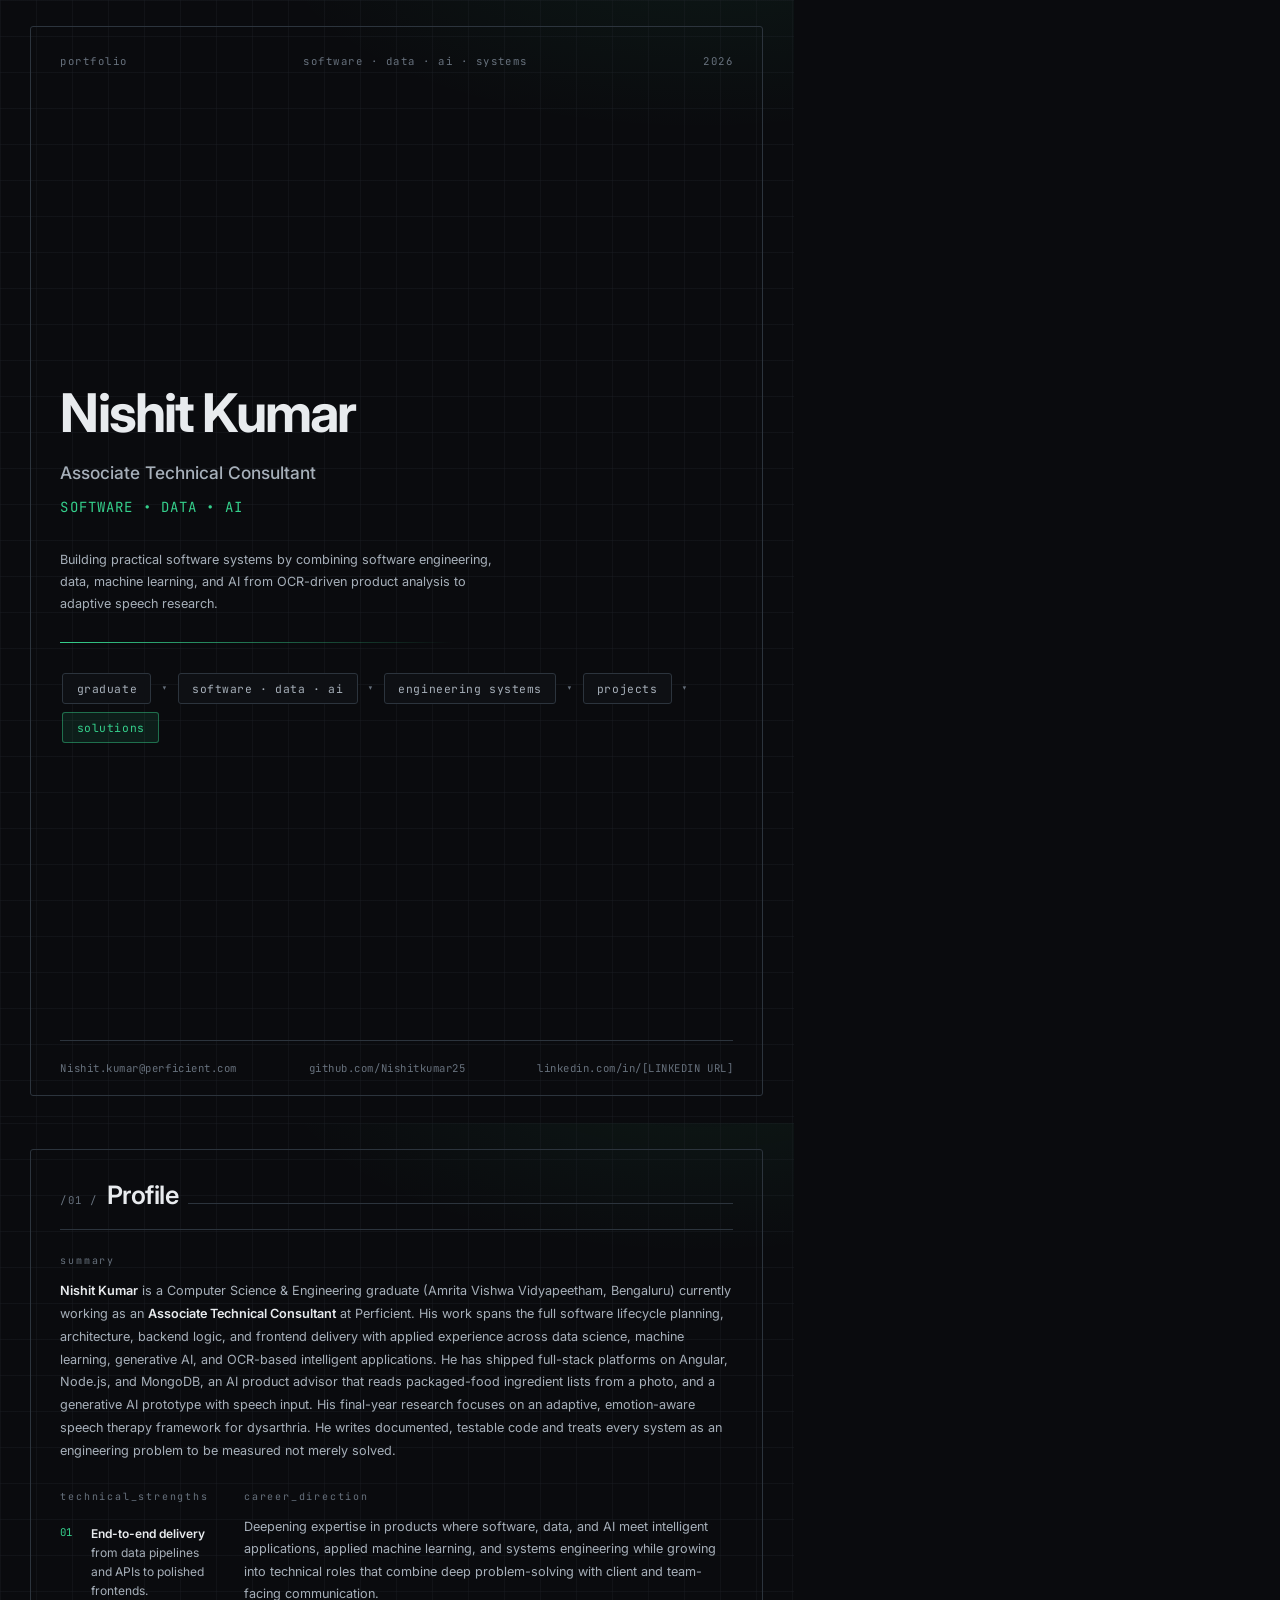
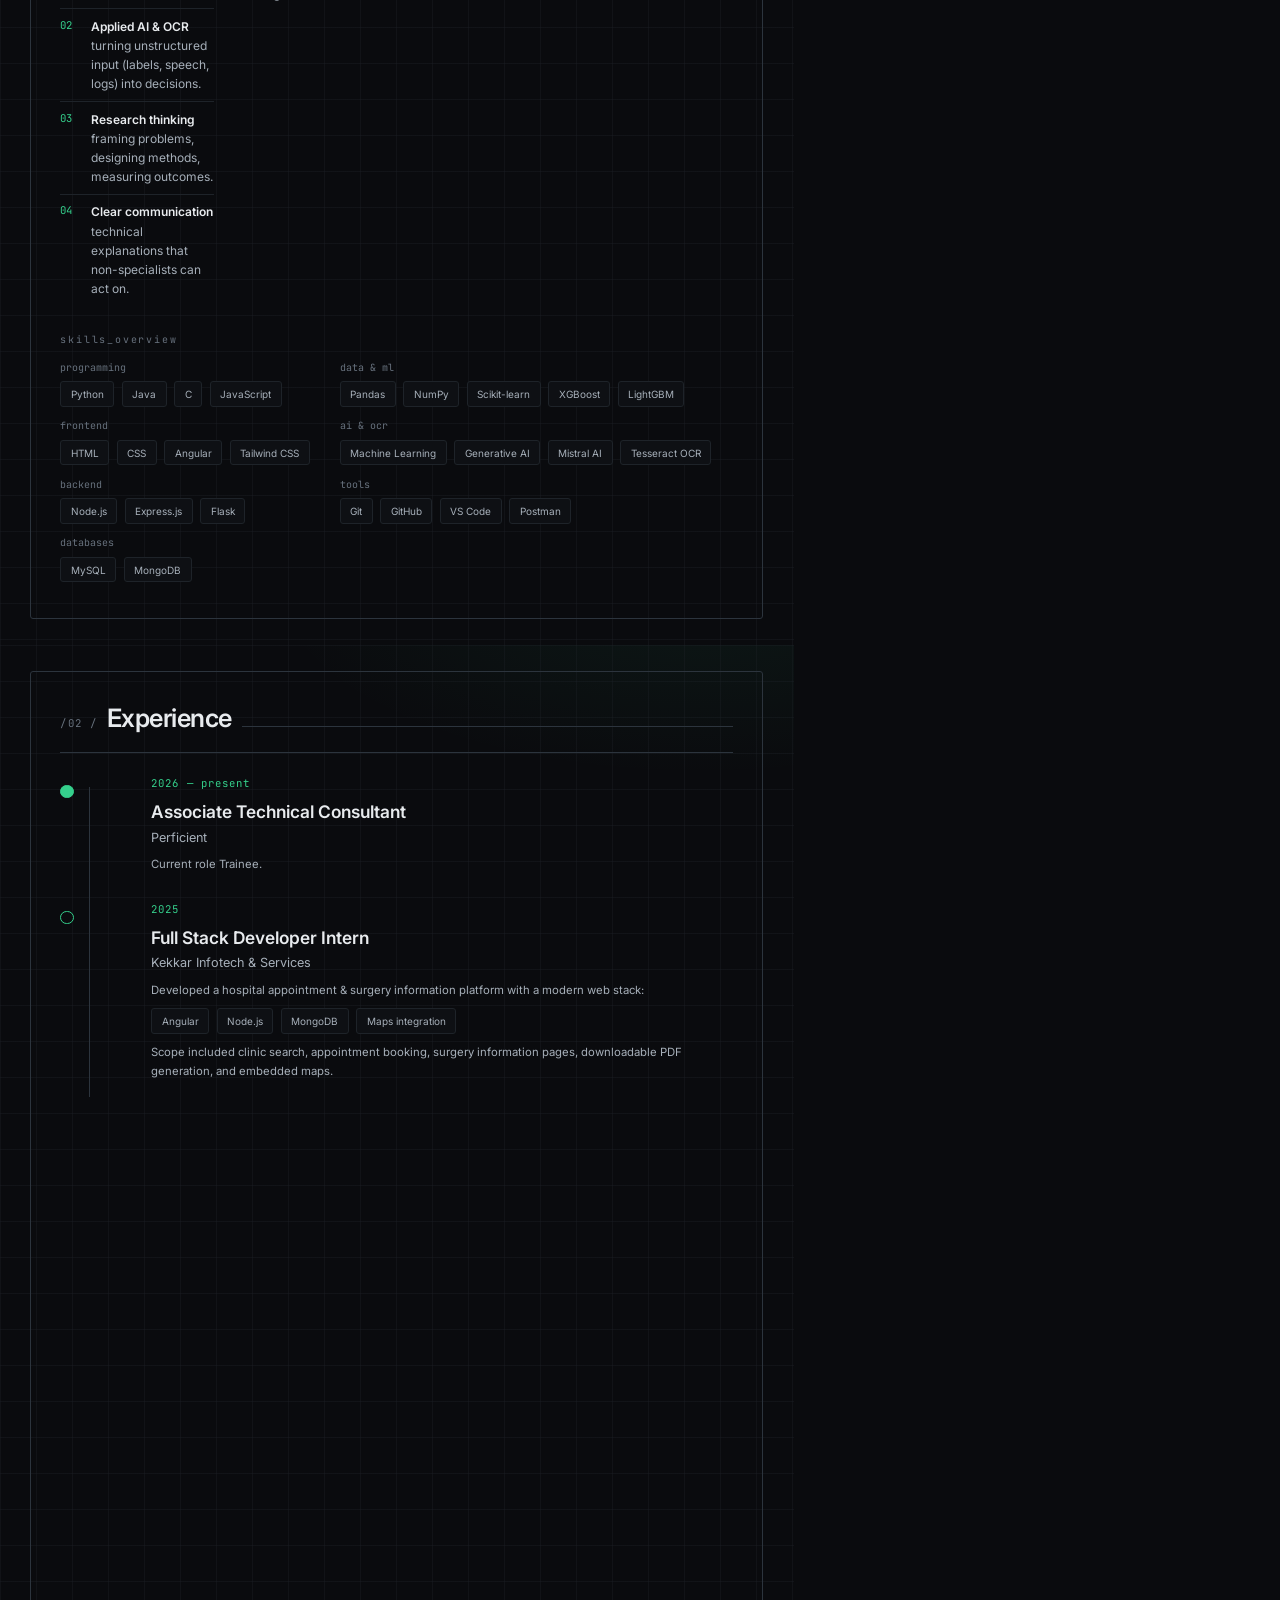
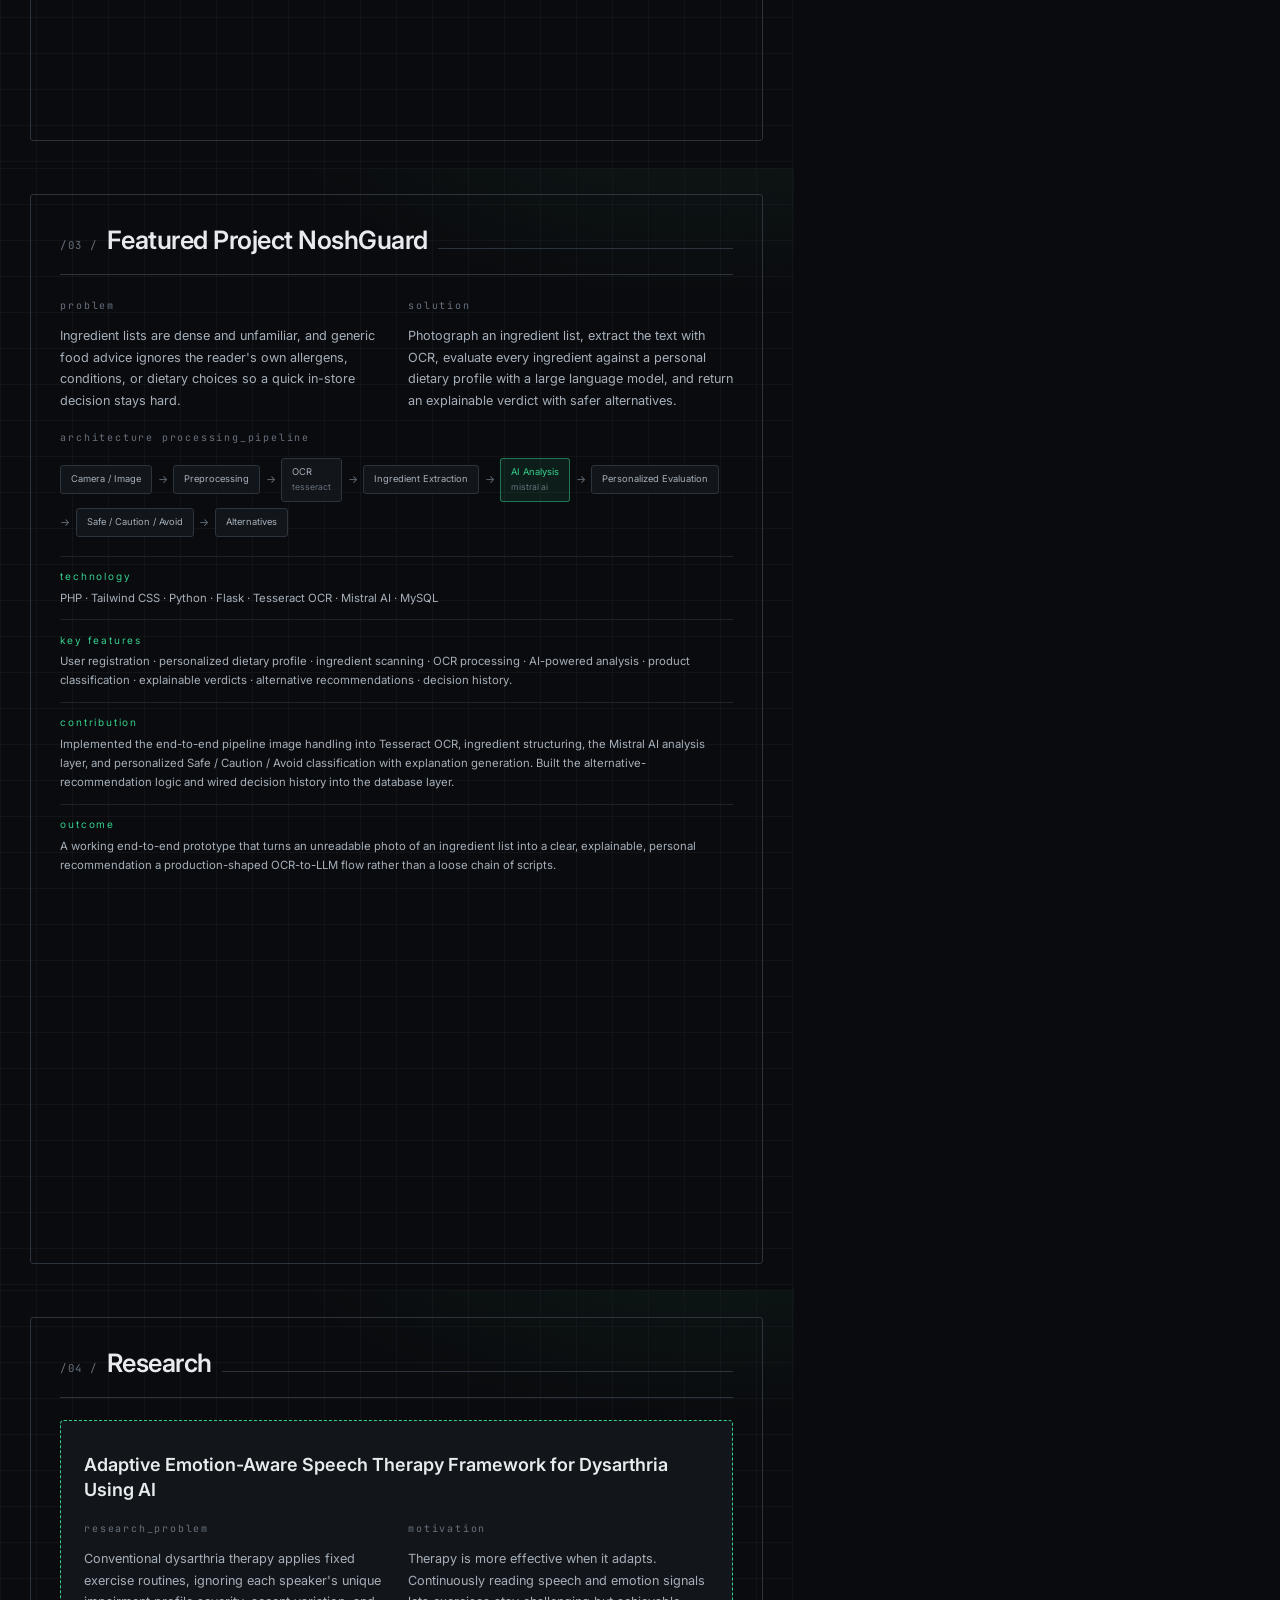
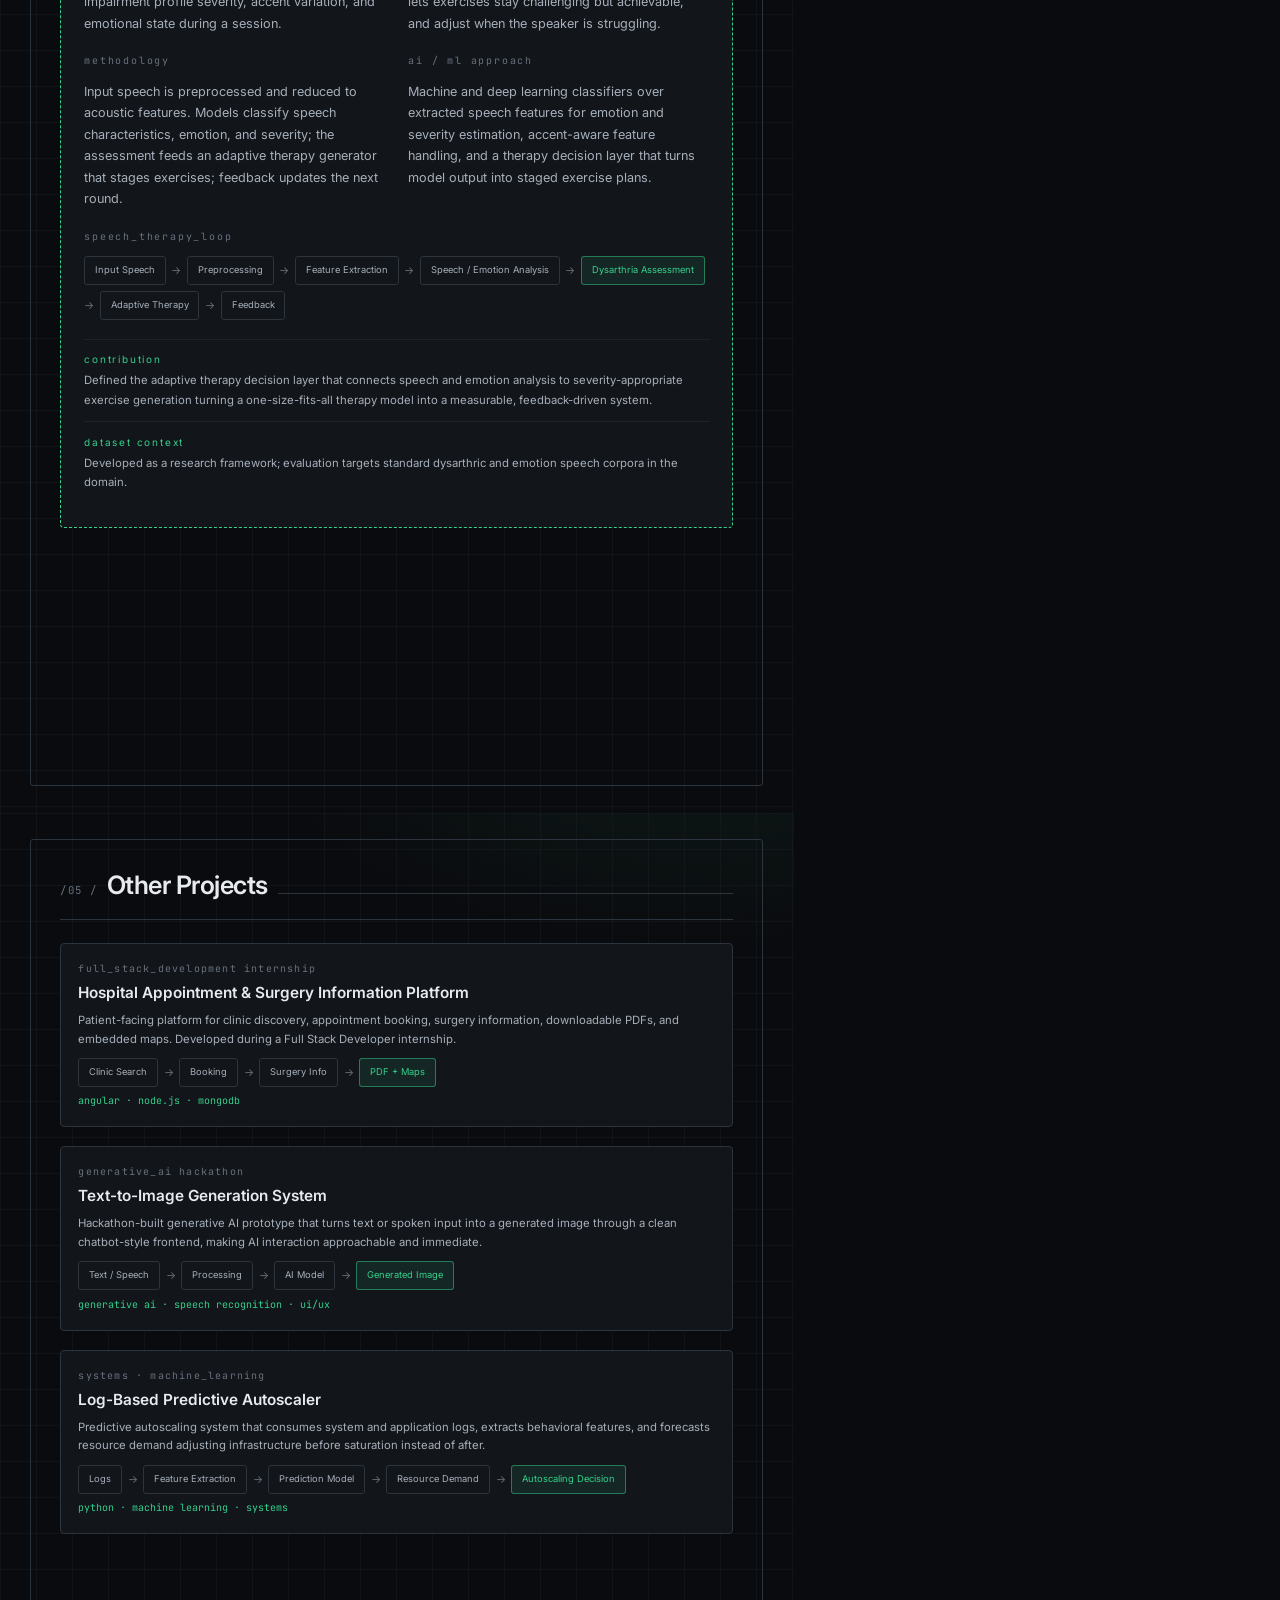
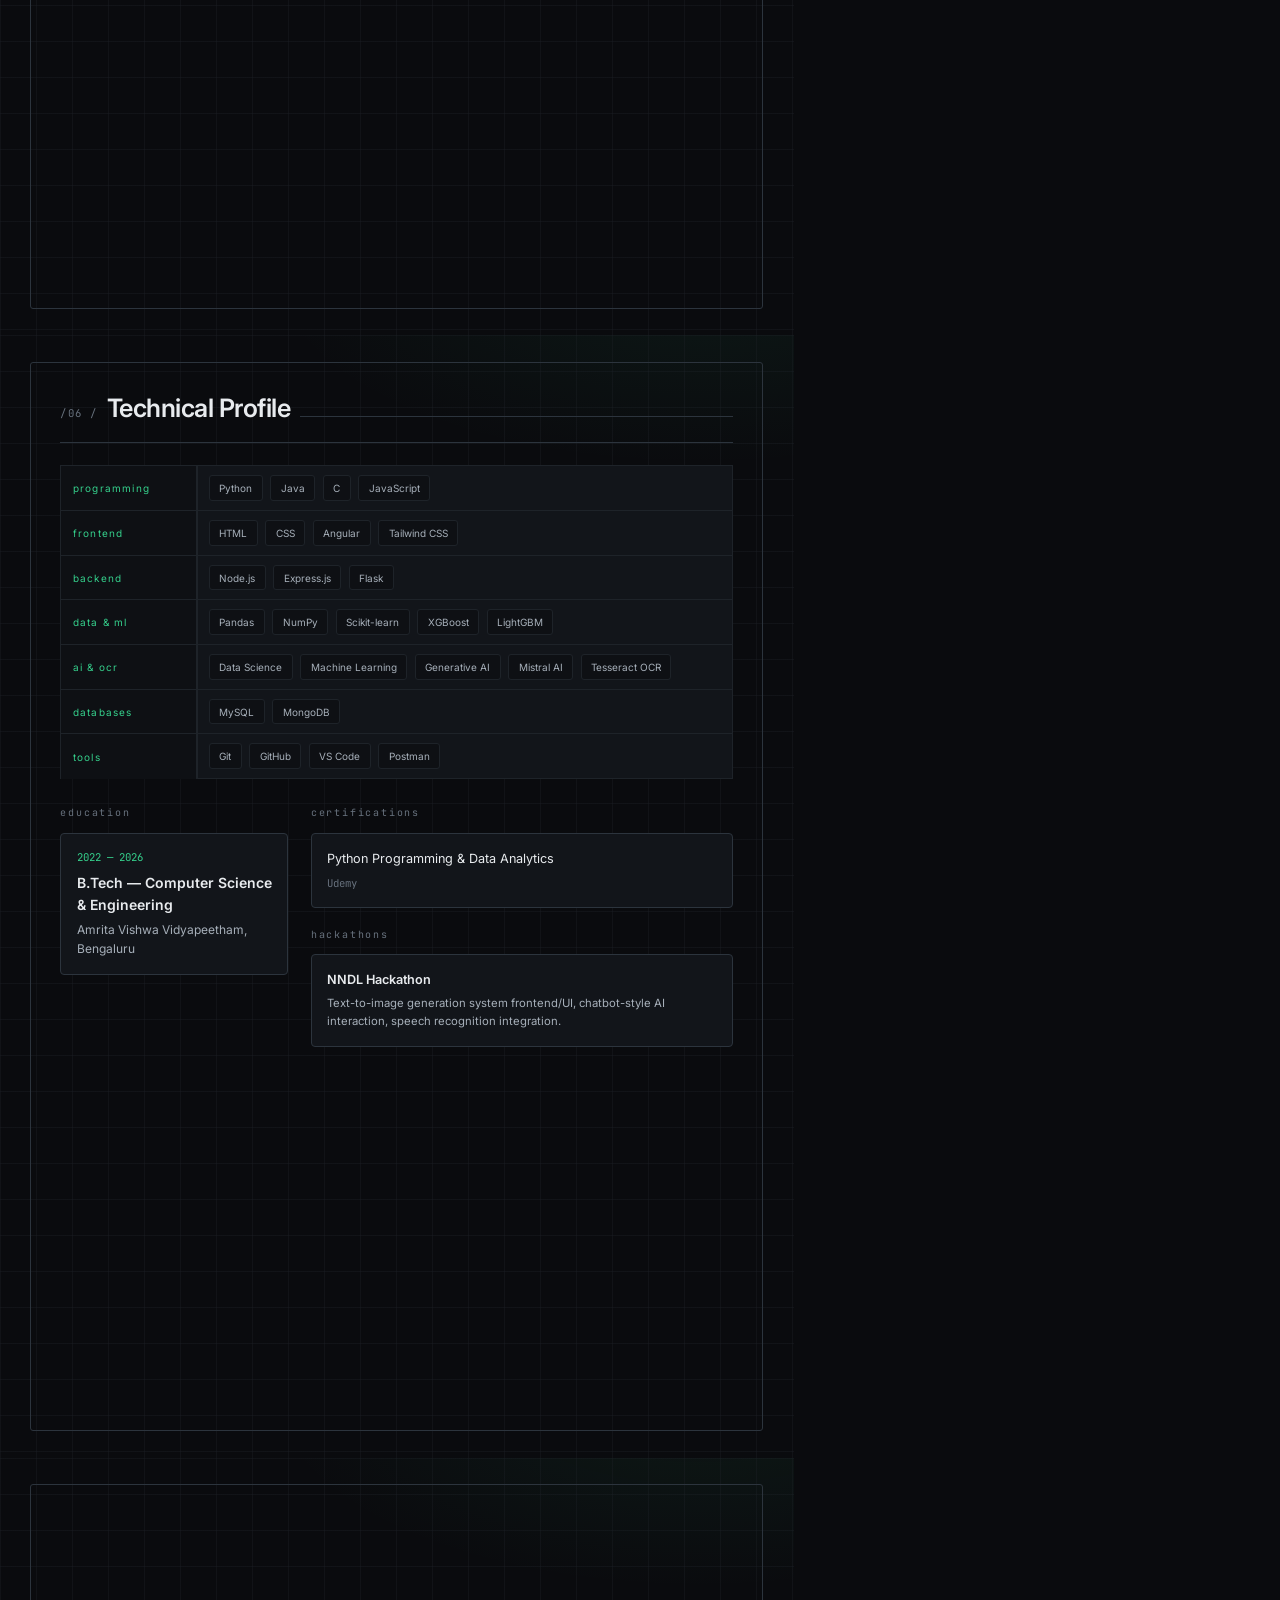
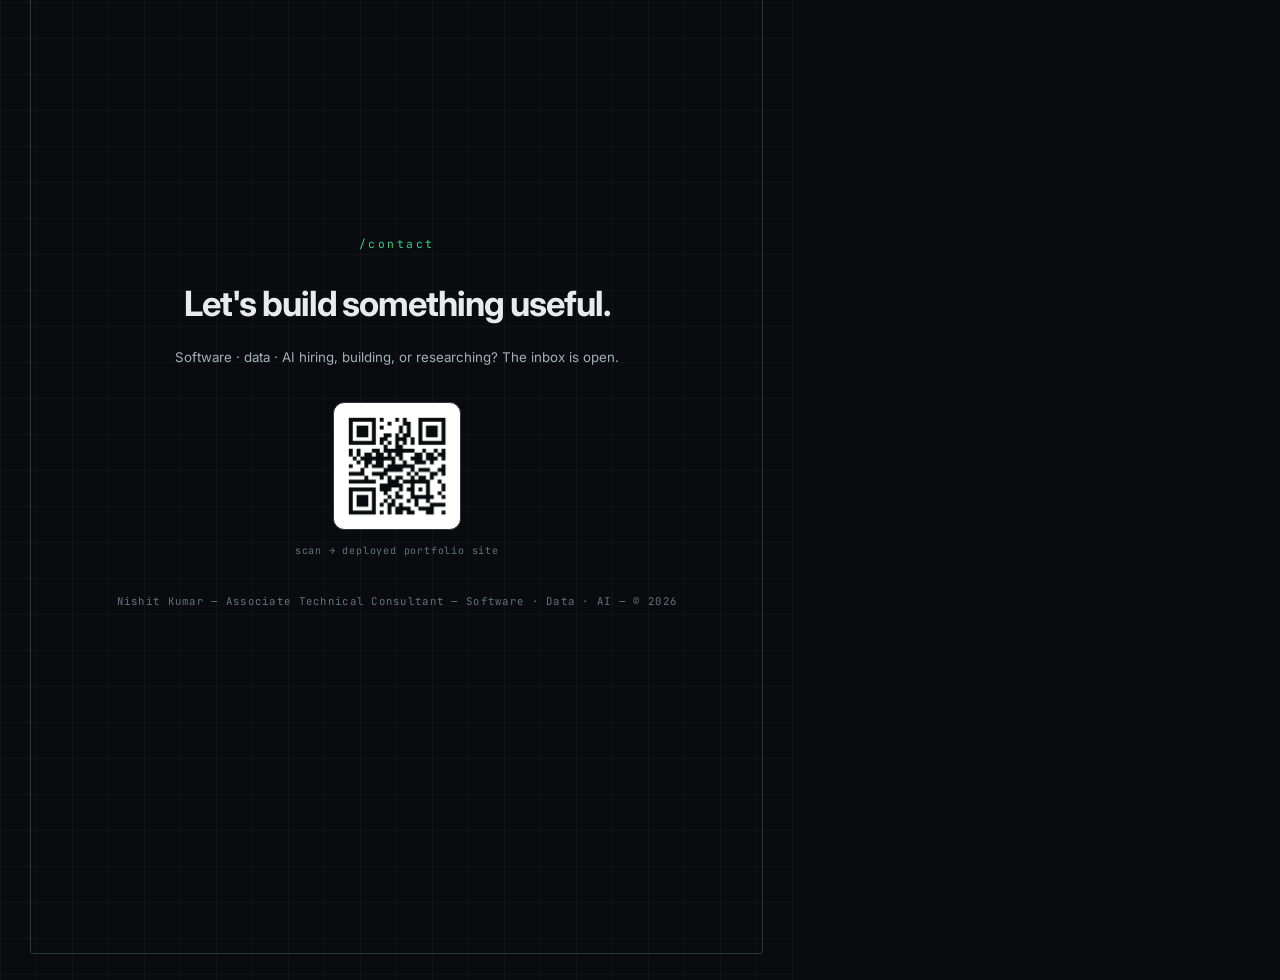
==== assets/documents/portfolio-src.html @ 338d9d40 "Add files via upload" ====
<!DOCTYPE html>
<html lang="en">
<head>
<meta charset="UTF-8" />
<title>Nishit Kumar — Portfolio (PDF source)</title>
<link rel="preconnect" href="https://fonts.googleapis.com" />
<link rel="preconnect" href="https://fonts.gstatic.com" crossorigin />
<link href="https://fonts.googleapis.com/css2?family=Inter:wght@400;500;600;700&family=JetBrains+Mono:wght@400;500&display=swap" rel="stylesheet" />
<link rel="stylesheet" href="portfolio-print.css" />
</head>
<body>

  <!-- ===================== PAGE 1 · COVER ===================== -->
  <section class="page cover">
    <div class="cover-top">
      <span class="mono">portfolio</span>
      <span class="mono">software · data · ai · systems</span>
      <span class="mono">2026</span>
    </div>

    <div class="cover-mid">
      <p class="mono accent" style="font-size:8.5pt;letter-spacing:0.22em;"></p>
      <h1 class="cover-name" style="margin-top:6mm;">Nishit Kumar</h1>
      <p class="cover-role">Associate Technical Consultant</p>
      <p class="cover-domains mono">SOFTWARE • DATA • AI</p>
      <p class="cover-tagline">Building practical software systems by combining software engineering, data, machine learning, and AI from OCR-driven product analysis to adaptive speech research.</p>
      <div class="cover-rule"></div>
      <p class="mono cover-flow">
        <span class="nodev">graduate</span> &#9662;
        <span class="nodev">software · data · ai</span> &#9662;
        <span class="nodev">engineering systems</span> &#9662;
        <span class="nodev">projects</span> &#9662;
        <span class="nodev hot">solutions</span>
      </p>
    </div>

    <div class="cover-bottom">
      <span class="mono">Nishit.kumar@perficient.com</span>
      <span class="mono">github.com/Nishitkumar25</span>
      <span class="mono">linkedin.com/in/[LINKEDIN URL]</span>
    </div>
  </section>

  <!-- ===================== PAGE 2 · PROFILE ===================== -->
  <section class="page">
    <div class="pg-head">
      <span class="pg-index mono">/01 /</span>
      <h2 class="pg-title">Profile</h2>
      <span class="pg-rule"></span>
    </div>

    <p class="lbl mono">summary</p>
    <p class="summary">
      <strong>Nishit Kumar</strong> is a Computer Science &amp; Engineering graduate (Amrita Vishwa Vidyapeetham,
      Bengaluru) currently working as an <strong>Associate Technical Consultant</strong> at Perficient. His work spans
      the full software lifecycle planning, architecture, backend logic, and frontend delivery with applied
      experience across data science, machine learning, generative AI, and OCR-based intelligent applications. He has
      shipped full-stack platforms on Angular, Node.js, and MongoDB, an AI product advisor that reads packaged-food
      ingredient lists from a photo, and a generative AI prototype with speech input. His final-year research focuses on
      an adaptive, emotion-aware speech therapy framework for dysarthria. He writes documented, testable code and treats
      every system as an engineering problem to be measured not merely solved.
    </p>

    <div class="cols" style="margin-top:7mm;">
      <div>
        <p class="lbl mono">technical_strengths</p>
        <ul class="bullets">
          <li><span class="b mono">01</span><span><b>End-to-end delivery</b> from data pipelines and APIs to polished frontends.</span></li>
          <li><span class="b mono">02</span><span><b>Applied AI &amp; OCR</b> turning unstructured input (labels, speech, logs) into decisions.</span></li>
          <li><span class="b mono">03</span><span><b>Research thinking</b> framing problems, designing methods, measuring outcomes.</span></li>
          <li><span class="b mono">04</span><span><b>Clear communication</b> technical explanations that non-specialists can act on.</span></li>
        </ul>
      </div>
      <div>
        <p class="lbl mono">career_direction</p>
        <p class="summary" style="line-height:1.75;">
          Deepening expertise in products where software, data, and AI meet intelligent applications, applied machine
          learning, and systems engineering while growing into technical roles that combine deep problem-solving with
          client and team-facing communication.
        </p>
      </div>
    </div>

    <div style="margin-top:7mm;">
      <p class="lbl mono">skills_overview</p>
      <div class="cols">
        <div>
          <p class="mono dim" style="font-size:7.5pt;margin-bottom:1.5mm;">programming</p>
          <span class="chips"><span class="chip">Python</span><span class="chip">Java</span><span class="chip">C</span><span class="chip">JavaScript</span></span>
          <p class="mono dim" style="font-size:7.5pt;margin:3mm 0 1.5mm;">frontend</p>
          <span class="chips"><span class="chip">HTML</span><span class="chip">CSS</span><span class="chip">Angular</span><span class="chip">Tailwind CSS</span></span>
          <p class="mono dim" style="font-size:7.5pt;margin:3mm 0 1.5mm;">backend</p>
          <span class="chips"><span class="chip">Node.js</span><span class="chip">Express.js</span><span class="chip">Flask</span></span>
          <p class="mono dim" style="font-size:7.5pt;margin:3mm 0 1.5mm;">databases</p>
          <span class="chips"><span class="chip">MySQL</span><span class="chip">MongoDB</span></span>
        </div>
        <div>
          <p class="mono dim" style="font-size:7.5pt;margin-bottom:1.5mm;">data &amp; ml</p>
          <span class="chips"><span class="chip">Pandas</span><span class="chip">NumPy</span><span class="chip">Scikit-learn</span><span class="chip">XGBoost</span><span class="chip">LightGBM</span></span>
          <p class="mono dim" style="font-size:7.5pt;margin:3mm 0 1.5mm;">ai &amp; ocr</p>
          <span class="chips"><span class="chip">Machine Learning</span><span class="chip">Generative AI</span><span class="chip">Mistral AI</span><span class="chip">Tesseract OCR</span></span>
          <p class="mono dim" style="font-size:7.5pt;margin:3mm 0 1.5mm;">tools</p>
          <span class="chips"><span class="chip">Git</span><span class="chip">GitHub</span><span class="chip">VS Code</span><span class="chip">Postman</span></span>
        </div>
      </div>
    </div>
  </section>

  <!-- ===================== PAGE 3 · EXPERIENCE ===================== -->
  <section class="page">
    <div class="pg-head">
      <span class="pg-index mono">/02 /</span>
      <h2 class="pg-title">Experience</h2>
      <span class="pg-rule"></span>
    </div>

    <div class="tl">
      <div class="tl-item first">
        <p class="tl-per mono">2026 — present</p>
        <h3 class="tl-role">Associate Technical Consultant</h3>
        <p class="tl-org">Perficient</p>
        <p class="tl-desc">Current role Trainee. <span class="dim" style="font-style:italic;"></span></p>
      </div>

      <div class="tl-item">
        <p class="tl-per mono">2025</p>
        <h3 class="tl-role">Full Stack Developer Intern</h3>
        <p class="tl-org">Kekkar Infotech &amp; Services</p>
        <p class="tl-desc">Developed a hospital appointment &amp; surgery information platform with a modern web stack:</p>
        <div style="margin-top:2mm;">
          <span class="chips"><span class="chip">Angular</span><span class="chip">Node.js</span><span class="chip">MongoDB</span><span class="chip">Maps integration</span></span>
        </div>
        <p class="tl-desc" style="margin-top:2.5mm;">Scope included clinic search, appointment booking, surgery information pages, downloadable PDF generation, and embedded maps.</p>
      </div>
    </div>
  </section>

  <!-- ===================== PAGE 4 · FEATURED PROJECT (NOSHGUARD) ===================== -->
  <section class="page">
    <div class="pg-head">
      <span class="pg-index mono">/03 /</span>
      <h2 class="pg-title">Featured Project NoshGuard</h2>
      <span class="pg-rule"></span>
    </div>

    <div class="cols" style="gap:6mm;">
      <div class="col">
        <p class="lbl mono">problem</p>
        <p class="summary" style="line-height:1.7;">Ingredient lists are dense and unfamiliar, and generic food advice ignores the reader's own allergens, conditions, or dietary choices so a quick in-store decision stays hard.</p>
      </div>
      <div class="col">
        <p class="lbl mono">solution</p>
        <p class="summary" style="line-height:1.7;">Photograph an ingredient list, extract the text with OCR, evaluate every ingredient against a personal dietary profile with a large language model, and return an explainable verdict with safer alternatives.</p>
      </div>
    </div>

    <div style="margin-top:5mm;">
      <p class="lbl mono">architecture processing_pipeline</p>
      <div class="pipe">
        <span class="step">Camera / Image</span><span class="arr">&#8594;</span>
        <span class="step">Preprocessing</span><span class="arr">&#8594;</span>
        <span class="step">OCR<small>tesseract</small></span><span class="arr">&#8594;</span>
        <span class="step">Ingredient Extraction</span><span class="arr">&#8594;</span>
        <span class="step hot">AI Analysis<small>mistral ai</small></span><span class="arr">&#8594;</span>
        <span class="step">Personalized Evaluation</span><span class="arr">&#8594;</span>
        <span class="step">Safe / Caution / Avoid</span><span class="arr">&#8594;</span>
        <span class="step">Alternatives</span>
      </div>
    </div>

    <dl style="margin-top:5mm;">
      <div class="field"><dt>technology</dt><dd>PHP · Tailwind CSS · Python · Flask · Tesseract OCR · Mistral AI · MySQL</dd></div>
      <div class="field"><dt>key features</dt><dd>User registration · personalized dietary profile · ingredient scanning · OCR processing · AI-powered analysis · product classification · explainable verdicts · alternative recommendations · decision history.</dd></div>
      <div class="field"><dt>contribution</dt><dd>Implemented the end-to-end pipeline image handling into Tesseract OCR, ingredient structuring, the Mistral AI analysis layer, and personalized Safe / Caution / Avoid classification with explanation generation. Built the alternative-recommendation logic and wired decision history into the database layer.</dd></div>
      <div class="field"><dt>outcome</dt><dd>A working end-to-end prototype that turns an unreadable photo of an ingredient list into a clear, explainable, personal recommendation a production-shaped OCR-to-LLM flow rather than a loose chain of scripts.</dd></div>
    </dl>
  </section>

  <!-- ===================== PAGE 5 · RESEARCH ===================== -->
  <section class="page">
    <div class="pg-head">
      <span class="pg-index mono">/04 /</span>
      <h2 class="pg-title">Research</h2>
      <span class="pg-rule"></span>
    </div>

    <div class="research-shell">
      <p class="mono accent" style="font-size:8pt;letter-spacing:0.16em;margin-bottom:2mm;"></p>
      <h3 style="font-size:13.5pt;line-height:1.4;font-weight:600;">Adaptive Emotion-Aware Speech Therapy Framework for Dysarthria Using AI</h3>

      <div class="cols" style="margin-top:5mm;gap:6mm;">
        <div class="col">
          <p class="lbl mono">research_problem</p>
          <p class="summary" style="line-height:1.7;">Conventional dysarthria therapy applies fixed exercise routines, ignoring each speaker's unique impairment profile severity, accent variation, and emotional state during a session.</p>
        </div>
        <div class="col">
          <p class="lbl mono">motivation</p>
          <p class="summary" style="line-height:1.7;">Therapy is more effective when it adapts. Continuously reading speech and emotion signals lets exercises stay challenging but achievable, and adjust when the speaker is struggling.</p>
        </div>
      </div>

      <div class="cols" style="margin-top:5mm;gap:6mm;">
        <div class="col">
          <p class="lbl mono">methodology</p>
          <p class="summary" style="line-height:1.7;">Input speech is preprocessed and reduced to acoustic features. Models classify speech characteristics, emotion, and severity; the assessment feeds an adaptive therapy generator that stages exercises; feedback updates the next round.</p>
        </div>
        <div class="col">
          <p class="lbl mono">ai / ml approach</p>
          <p class="summary" style="line-height:1.7;">Machine and deep learning classifiers over extracted speech features for emotion and severity estimation, accent-aware feature handling, and a therapy decision layer that turns model output into staged exercise plans.</p>
        </div>
      </div>

      <div style="margin-top:5mm;">
        <p class="lbl mono">speech_therapy_loop</p>
        <div class="pipe">
          <span class="step">Input Speech</span><span class="arr">&#8594;</span>
          <span class="step">Preprocessing</span><span class="arr">&#8594;</span>
          <span class="step">Feature Extraction</span><span class="arr">&#8594;</span>
          <span class="step">Speech / Emotion Analysis</span><span class="arr">&#8594;</span>
          <span class="step hot">Dysarthria Assessment</span><span class="arr">&#8594;</span>
          <span class="step">Adaptive Therapy</span><span class="arr">&#8594;</span>
          <span class="step">Feedback</span>
        </div>
      </div>

      <dl style="margin-top:5mm;">
        <div class="field"><dt>contribution</dt><dd>Defined the adaptive therapy decision layer that connects speech and emotion analysis to severity-appropriate exercise generation turning a one-size-fits-all therapy model into a measurable, feedback-driven system.</dd></div>
        <div class="field"><dt>dataset context</dt><dd>Developed as a research framework; evaluation targets standard dysarthric and emotion speech corpora in the domain. <span class="dim" style="font-style:italic;"></span></dd></div>
      </dl>
    </div>
  </section>

  <!-- ===================== PAGE 6 · OTHER PROJECTS ===================== -->
  <section class="page">
    <div class="pg-head">
      <span class="pg-index mono">/05 /</span>
      <h2 class="pg-title">Other Projects</h2>
      <span class="pg-rule"></span>
    </div>

    <div class="other-grid">

      <div class="mbox panel" style="padding:4.5mm;">
        <p class="m-cat mono">full_stack_development internship</p>
        <h3 class="m-title" style="margin-top:1mm;">Hospital Appointment &amp; Surgery Information Platform</h3>
        <p class="m-desc">Patient-facing platform for clinic discovery, appointment booking, surgery information, downloadable PDFs, and embedded maps. Developed during a Full Stack Developer internship.</p>
        <div class="pipe" style="margin-top:2.5mm;">
          <span class="step">Clinic Search</span><span class="arr">&#8594;</span>
          <span class="step">Booking</span><span class="arr">&#8594;</span>
          <span class="step">Surgery Info</span><span class="arr">&#8594;</span>
          <span class="step hot">PDF + Maps</span>
        </div>
        <p class="m-meta mono">angular · node.js · mongodb</p>
      </div>

      <div class="mbox panel" style="padding:4.5mm;">
        <p class="m-cat mono">generative_ai hackathon</p>
        <h3 class="m-title" style="margin-top:1mm;">Text-to-Image Generation System</h3>
        <p class="m-desc">Hackathon-built generative AI prototype that turns text or spoken input into a generated image through a clean chatbot-style frontend, making AI interaction approachable and immediate.</p>
        <div class="pipe" style="margin-top:2.5mm;">
          <span class="step">Text / Speech</span><span class="arr">&#8594;</span>
          <span class="step">Processing</span><span class="arr">&#8594;</span>
          <span class="step">AI Model</span><span class="arr">&#8594;</span>
          <span class="step hot">Generated Image</span>
        </div>
        <p class="m-meta mono">generative ai · speech recognition · ui/ux</p>
      </div>

      <div class="mbox panel" style="padding:4.5mm;">
        <p class="m-cat mono">systems · machine_learning</p>
        <h3 class="m-title" style="margin-top:1mm;">Log-Based Predictive Autoscaler</h3>
        <p class="m-desc">Predictive autoscaling system that consumes system and application logs, extracts behavioral features, and forecasts resource demand adjusting infrastructure before saturation instead of after.</p>
        <div class="pipe" style="margin-top:2.5mm;">
          <span class="step">Logs</span><span class="arr">&#8594;</span>
          <span class="step">Feature Extraction</span><span class="arr">&#8594;</span>
          <span class="step">Prediction Model</span><span class="arr">&#8594;</span>
          <span class="step">Resource Demand</span><span class="arr">&#8594;</span>
          <span class="step hot">Autoscaling Decision</span>
        </div>
        <p class="m-meta mono">python · machine learning · systems</p>
      </div>

    </div>
  </section>

  <!-- ===================== PAGE 7 · TECHNICAL PROFILE ===================== -->
  <section class="page">
    <div class="pg-head">
      <span class="pg-index mono">/06 /</span>
      <h2 class="pg-title">Technical Profile</h2>
      <span class="pg-rule"></span>
    </div>

    <div class="skills-grid" style="margin-bottom:7mm;">
      <div class="g head">programming</div><div class="g vals"><span class="chips"><span class="chip">Python</span><span class="chip">Java</span><span class="chip">C</span><span class="chip">JavaScript</span></span></div>
      <div class="g head">frontend</div><div class="g vals"><span class="chips"><span class="chip">HTML</span><span class="chip">CSS</span><span class="chip">Angular</span><span class="chip">Tailwind CSS</span></span></div>
      <div class="g head">backend</div><div class="g vals"><span class="chips"><span class="chip">Node.js</span><span class="chip">Express.js</span><span class="chip">Flask</span></span></div>
      <div class="g head">data &amp; ml</div><div class="g vals"><span class="chips"><span class="chip">Pandas</span><span class="chip">NumPy</span><span class="chip">Scikit-learn</span><span class="chip">XGBoost</span><span class="chip">LightGBM</span></span></div>
      <div class="g head">ai &amp; ocr</div><div class="g vals"><span class="chips"><span class="chip">Data Science</span><span class="chip">Machine Learning</span><span class="chip">Generative AI</span><span class="chip">Mistral AI</span><span class="chip">Tesseract OCR</span></span></div>
      <div class="g head">databases</div><div class="g vals"><span class="chips"><span class="chip">MySQL</span><span class="chip">MongoDB</span></span></div>
      <div class="g head">tools</div><div class="g vals"><span class="chips"><span class="chip">Git</span><span class="chip">GitHub</span><span class="chip">VS Code</span><span class="chip">Postman</span></span></div>
    </div>

    <div class="cols" style="gap:6mm;">
      <div>
        <p class="lbl mono">education</p>
        <div class="panel" style="padding:4mm;">
          <p class="mono accent" style="font-size:8pt;">2022 — 2026</p>
          <p style="font-size:10.5pt;font-weight:600;margin-top:1.5mm;">B.Tech — Computer Science &amp; Engineering</p>
          <p class="muted" style="font-size:9pt;margin-top:1mm;">Amrita Vishwa Vidyapeetham, Bengaluru</p>
        </div>
      </div>
      <div>
        <p class="lbl mono">certifications</p>
        <div class="panel" style="padding:4mm;">
          <p style="font-size:9.5pt;">Python Programming &amp; Data Analytics</p>
          <p class="mono dim" style="font-size:8pt;margin-top:1.5mm;">Udemy</p>
        </div>
        <p class="lbl mono" style="margin-top:5mm;">hackathons</p>
        <div class="panel" style="padding:4mm;">
          <p style="font-size:9.5pt;font-weight:600;">NNDL Hackathon</p>
          <p class="muted" style="font-size:8.5pt;margin-top:1mm;">Text-to-image generation system  frontend/UI, chatbot-style AI interaction, speech recognition integration.</p>
        </div>
      </div>
    </div>
  </section>

  <!-- ===================== PAGE 8 · CONTACT ===================== -->
  <section class="page contact">
    <div>
      <p class="mono accent" style="font-size:8.5pt;letter-spacing:0.22em;">/contact</p>
      <h2 class="contact-title">Let's build something useful.</h2>
      <p class="contact-sub">Software · data · AI hiring, building, or researching? The inbox is open.</p>

      <!-- <ul class="contact-list mono">
        <li><span class="accent">email&nbsp;&nbsp;</span>Nishit.kumar@perficient.com</li>
        <li><span class="accent">linkedin</span></li>
        <li><span class="accent">github&nbsp;&nbsp;</span>github.com/[GITHUB URL]</li>
      </ul> -->

      <div class="contact-qr">
        <img src="../images/qr-site.png" alt="QR code linking to the deployed portfolio website" />
        <p class="qr-cap mono">scan → deployed portfolio site</p>
      </div>

      <p class="mono dim" style="margin-top:9mm;font-size:8pt;letter-spacing:0.12em;">
        Nishit Kumar — Associate Technical Consultant — Software · Data · AI — © 2026
      </p>
    </div>
  </section>

</body>
</html>
---- assets/documents/portfolio-print.css ----
/* ==========================================================================
   NISHIT KUMAR — PDF Portfolio print stylesheet
   Standalone document; matches website design system.
   iPhone-friendly layout: 8 × A4 pages, rendered with headless Chromium.
   ========================================================================== */

@page { size: A4; margin: 0; }

* { box-sizing: border-box; margin: 0; padding: 0; }

html, body { background: #0a0b0e; }

.page {
  width: 210mm;
  height: 297mm;
  padding: 14mm 16mm 12mm;
  page-break-after: always;
  overflow: hidden;
  position: relative;
  color: #e8ebee;
  font-family: "Inter", "Segoe UI", Arial, sans-serif;
  font-size: 9pt;
  line-height: 1.6;
  -webkit-print-color-adjust: exact;
  print-color-adjust: exact;
  background:
    linear-gradient(rgba(30, 35, 41, 0.35) 1px, transparent 1px),
    linear-gradient(90deg, rgba(30, 35, 41, 0.35) 1px, transparent 1px),
    radial-gradient(700px 320px at 88% -6%, rgba(53, 208, 140, 0.07), transparent 62%),
    #0a0b0e;
  background-size: 36px 36px, 36px 36px, auto, auto;
}
.page:last-child { page-break-after: auto; }

.mono { font-family: "JetBrains Mono", Consolas, "Courier New", monospace; }
.accent { color: #35d08c; }
.muted { color: #a6afb9; }
.dim { color: #67717d; }

/* Frame border for each page */
.page::after {
  content: "";
  position: absolute;
  top: 7mm;
  left: 8mm;
  right: 8mm;
  bottom: 7mm;
  border: 1px solid #2c343d;
  border-radius: 3px;
  pointer-events: none;
}

/* Page header system */
.pg-head {
  display: flex;
  align-items: baseline;
  gap: 10px;
  border-bottom: 1px solid #2c343d;
  padding-bottom: 3.5mm;
  margin-bottom: 6mm;
}
.pg-index { font-size: 8pt; color: #67717d; letter-spacing: 0.12em; }
.pg-title { font-size: 19pt; font-weight: 600; letter-spacing: -0.02em; }
.pg-rule { flex: 1; height: 1px; background: #2c343d; }

/* Small mono section label */
.lbl {
  font-size: 7.5pt;
  letter-spacing: 0.18em;
  text-transform: lowercase;
  color: #67717d;
  margin-bottom: 3mm;
}

/* Two-column helper */
.cols { display: flex; gap: 8mm; }
.col { flex: 1; min-width: 0; }

/* Panels */
.panel { border: 1px solid #2c343d; border-radius: 4px; background: #12151a; }
.panel-inset { border: 1px solid #1e2329; border-radius: 4px; background: #0e1014; }

/* Cover ---------------------------------------------------------------- */
.cover { display: flex; flex-direction: column; }
.cover-top { display: flex; justify-content: space-between; font-size: 8pt; color: #67717d; letter-spacing: 0.14em; }
.cover-mid { flex: 1; display: flex; flex-direction: column; justify-content: center; }
.cover-name { font-size: 40pt; font-weight: 700; letter-spacing: -0.035em; line-height: 1.02; }
.cover-role { font-size: 13pt; color: #a6afb9; margin-top: 5mm; font-weight: 500; }
.cover-domains { font-size: 10.5pt; color: #35d08c; margin-top: 2.5mm; letter-spacing: 0.08em; }
.cover-tagline { margin-top: 8mm; color: #a6afb9; max-width: 120mm; font-size: 9.5pt; line-height: 1.75; }
.cover-rule { height: 1px; background: linear-gradient(90deg, #35d08c, transparent 80%); margin: 7mm 0; width: 130mm; }
.cover-flow { font-size: 8.5pt; color: #67717d; letter-spacing: 0.05em; }
.cover-flow .nodev { display: inline-block; border: 1px solid #2c343d; background: #0e1014; color: #a6afb9; padding: 1.5mm 3.5mm; border-radius: 3px; margin: 1mm 0.5mm; }
.cover-flow .nodev.hot { border-color: rgba(53, 208, 140, 0.45); color: #35d08c; background: rgba(53, 208, 140, 0.1); }
.cover-bottom { padding-top: 5mm; border-top: 1px solid #2c343d; font-size: 8pt; color: #67717d; display: flex; justify-content: space-between; letter-spacing: 0.05em; }

/* Profile page ---------------------------------------------------------- */
.summary { color: #a6afb9; font-size: 9.5pt; line-height: 1.8; }
.summary strong { color: #e8ebee; font-weight: 600; }
.bullets li { display: flex; gap: 3mm; padding: 2mm 0; color: #a6afb9; border-bottom: 1px solid #1e2329; }
.bullets li:last-child { border-bottom: none; }
.bullets .b { color: #35d08c; font-size: 8pt; min-width: 5mm; }
.bullets b { color: #e8ebee; font-weight: 600; }

.chips { display: flex; flex-wrap: wrap; gap: 2mm; }
.chip { border: 1px solid #1e2329; background: #0e1014; color: #a6afb9; border-radius: 3px; padding: 1mm 2.5mm; font-size: 7.5pt; }

/* Experience ------------------------------------------------------------ */
.tl { position: relative; padding-left: 24mm; }
.tl::before { content: ""; position: absolute; left: 7.5mm; top: 3mm; bottom: 3mm; width: 1px; background: #2c343d; }
.tl-item { position: relative; padding-bottom: 7mm; }
.tl-item::before { content: ""; position: absolute; left: -24mm; top: 2.5mm; width: 3mm; height: 3mm; border-radius: 50%; background: #0a0b0e; border: 1.5px solid #35d08c; }
.tl-item.first::before { background: #35d08c; }
.tl-per { font-size: 8pt; color: #35d08c; letter-spacing: 0.1em; }
.tl-role { font-size: 13pt; font-weight: 600; margin-top: 1.5mm; }
.tl-org { font-size: 9.5pt; color: #a6afb9; margin-top: 0.5mm; }
.tl-desc { font-size: 8.5pt; color: #a6afb9; margin-top: 2mm; line-height: 1.7; }

/* Case study fields on project page */
.field { padding: 3mm 0; border-top: 1px solid #1e2329; }
.field dt { font-size: 7.5pt; letter-spacing: 0.18em; color: #35d08c; margin-bottom: 1.2mm; text-transform: lowercase; }
.field dd { color: #a6afb9; font-size: 8.5pt; line-height: 1.7; }

/* Pipelines */
.pipe { display: flex; flex-wrap: wrap; align-items: center; gap: 1.5mm; }
.pipe .step { border: 1px solid #2c343d; background: #12151a; border-radius: 3px; color: #a6afb9; font-size: 7pt; padding: 1.6mm 2.6mm; }
.pipe .step.hot { border-color: rgba(53, 208, 140, 0.5); color: #35d08c; background: rgba(53, 208, 140, 0.1); }
.pipe .step small { display: block; color: #67717d; font-size: 6.5pt; margin-top: 0.5mm; }
.pipe .arr { color: #67717d; font-size: 8pt; }

.other-grid .mbox { margin-bottom: 5mm; }
.mbox .m-title { font-size: 11.5pt; font-weight: 600; }
.mbox .m-cat { font-size: 7.5pt; color: #67717d; letter-spacing: 0.12em; }
.mbox .m-desc { font-size: 8.5pt; color: #a6afb9; margin-top: 1.5mm; line-height: 1.65; }
.mbox .m-meta { font-size: 7.5pt; color: #35d08c; margin-top: 1.8mm; }

/* Skills table */
.skills-grid { display: grid; grid-template-columns: 36mm 1fr; }
.skills-grid .g { border: 1px solid #1e2329; border-bottom: none; }
.skills-grid .g:last-child { border-bottom: 1px solid #1e2329; }
.skills-grid .g.head { color: #35d08c; font-size: 7.5pt; letter-spacing: 0.12em; background: #0e1014; padding: 2mm 3mm; display: flex; align-items: center; }
.skills-grid .g.vals { padding: 2.4mm 3mm; color: #a6afb9; font-size: 8pt; background: #12151a; }

/* Research (page 5) */
.research-shell { border: 1px dashed #35d08c; border-radius: 4px; background: #12151a; padding: 6mm; }

/* Contact (page 8) */
.contact { display: flex; flex-direction: column; align-items: center; justify-content: center; text-align: center; }
.contact-title { font-size: 26pt; font-weight: 700; letter-spacing: -0.03em; margin-top: 6mm; }
.contact-sub { color: #a6afb9; font-size: 10pt; margin-top: 4mm; }
.contact-list { margin-top: 8mm; display: flex; flex-direction: column; gap: 2.5mm; font-size: 9pt; color: #a6afb9; }
.contact-qr { margin-top: 9mm; }
.contact-qr img { width: 34mm; height: 34mm; border: 1px solid #2c343d; border-radius: 3mm; padding: 2mm; background: #ffffff; }
.contact-qr .qr-cap { font-size: 7.5pt; color: #67717d; margin-top: 2mm; letter-spacing: 0.08em; }
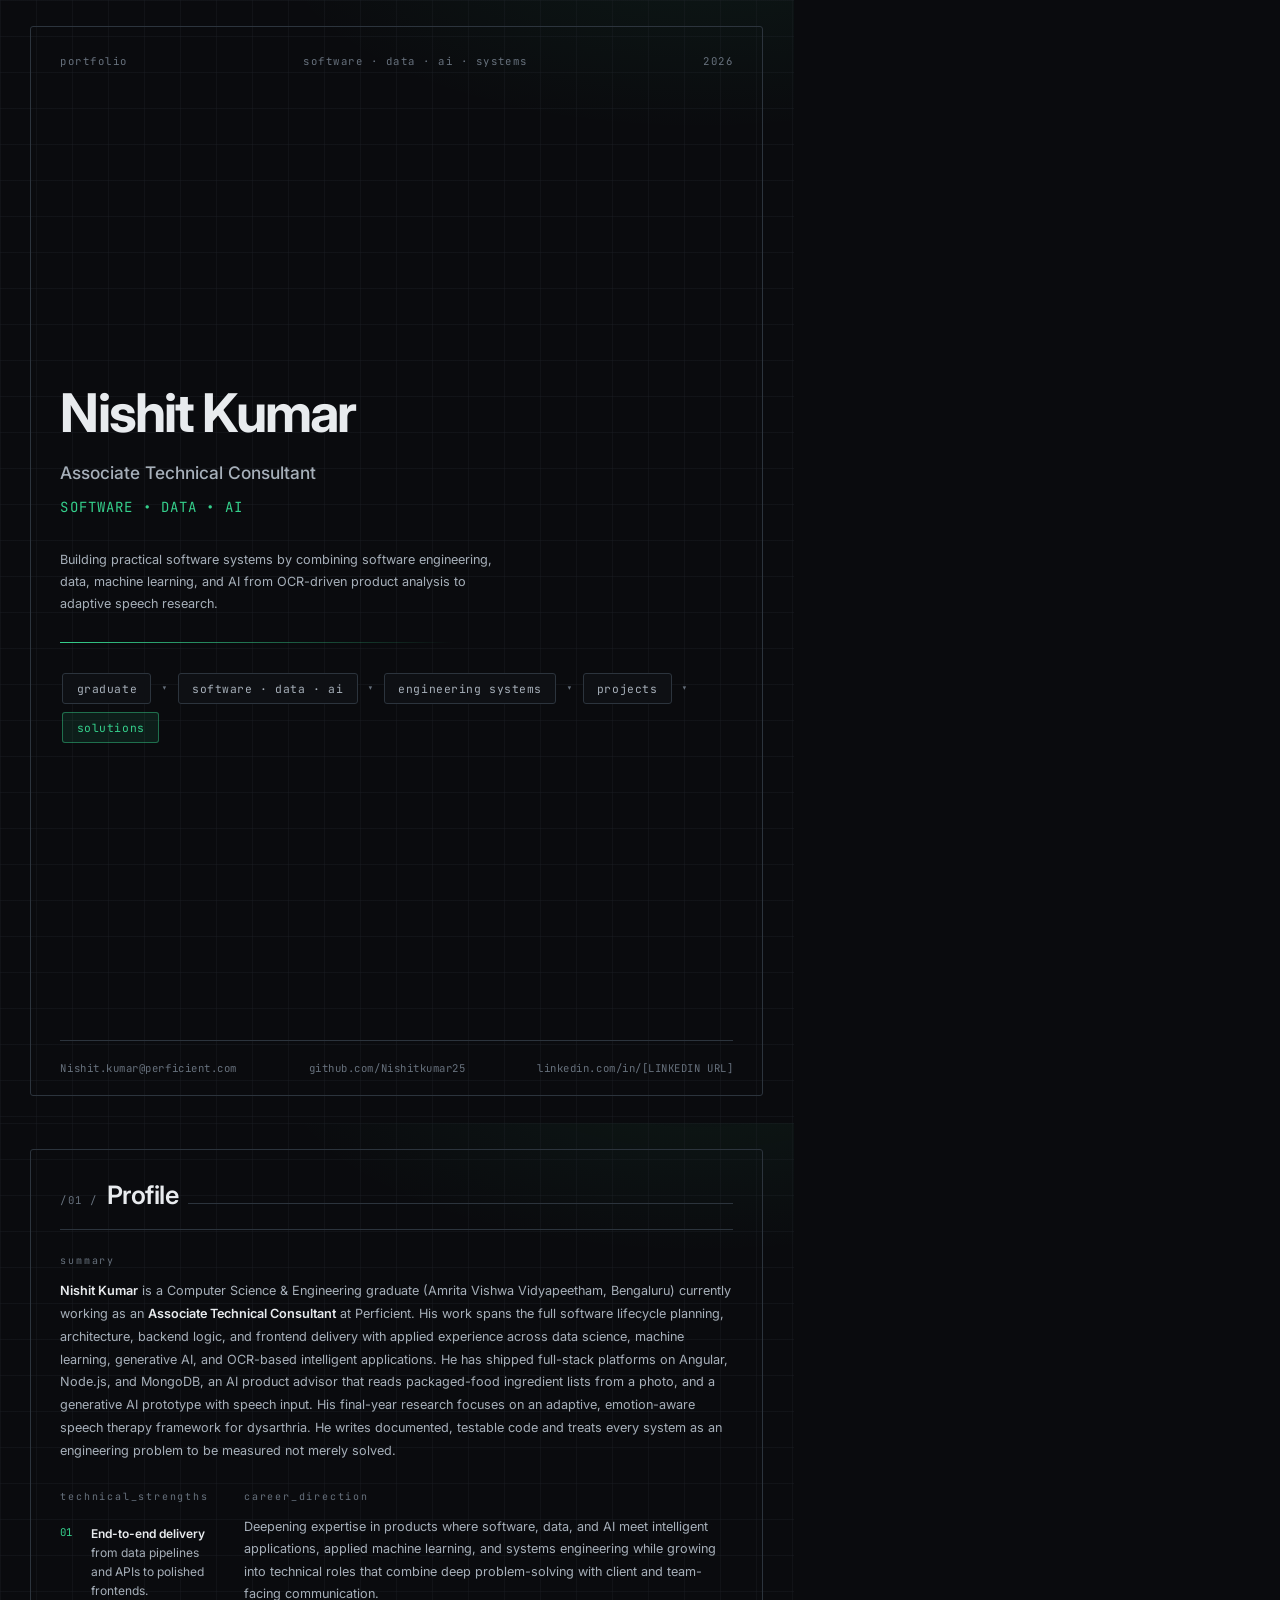
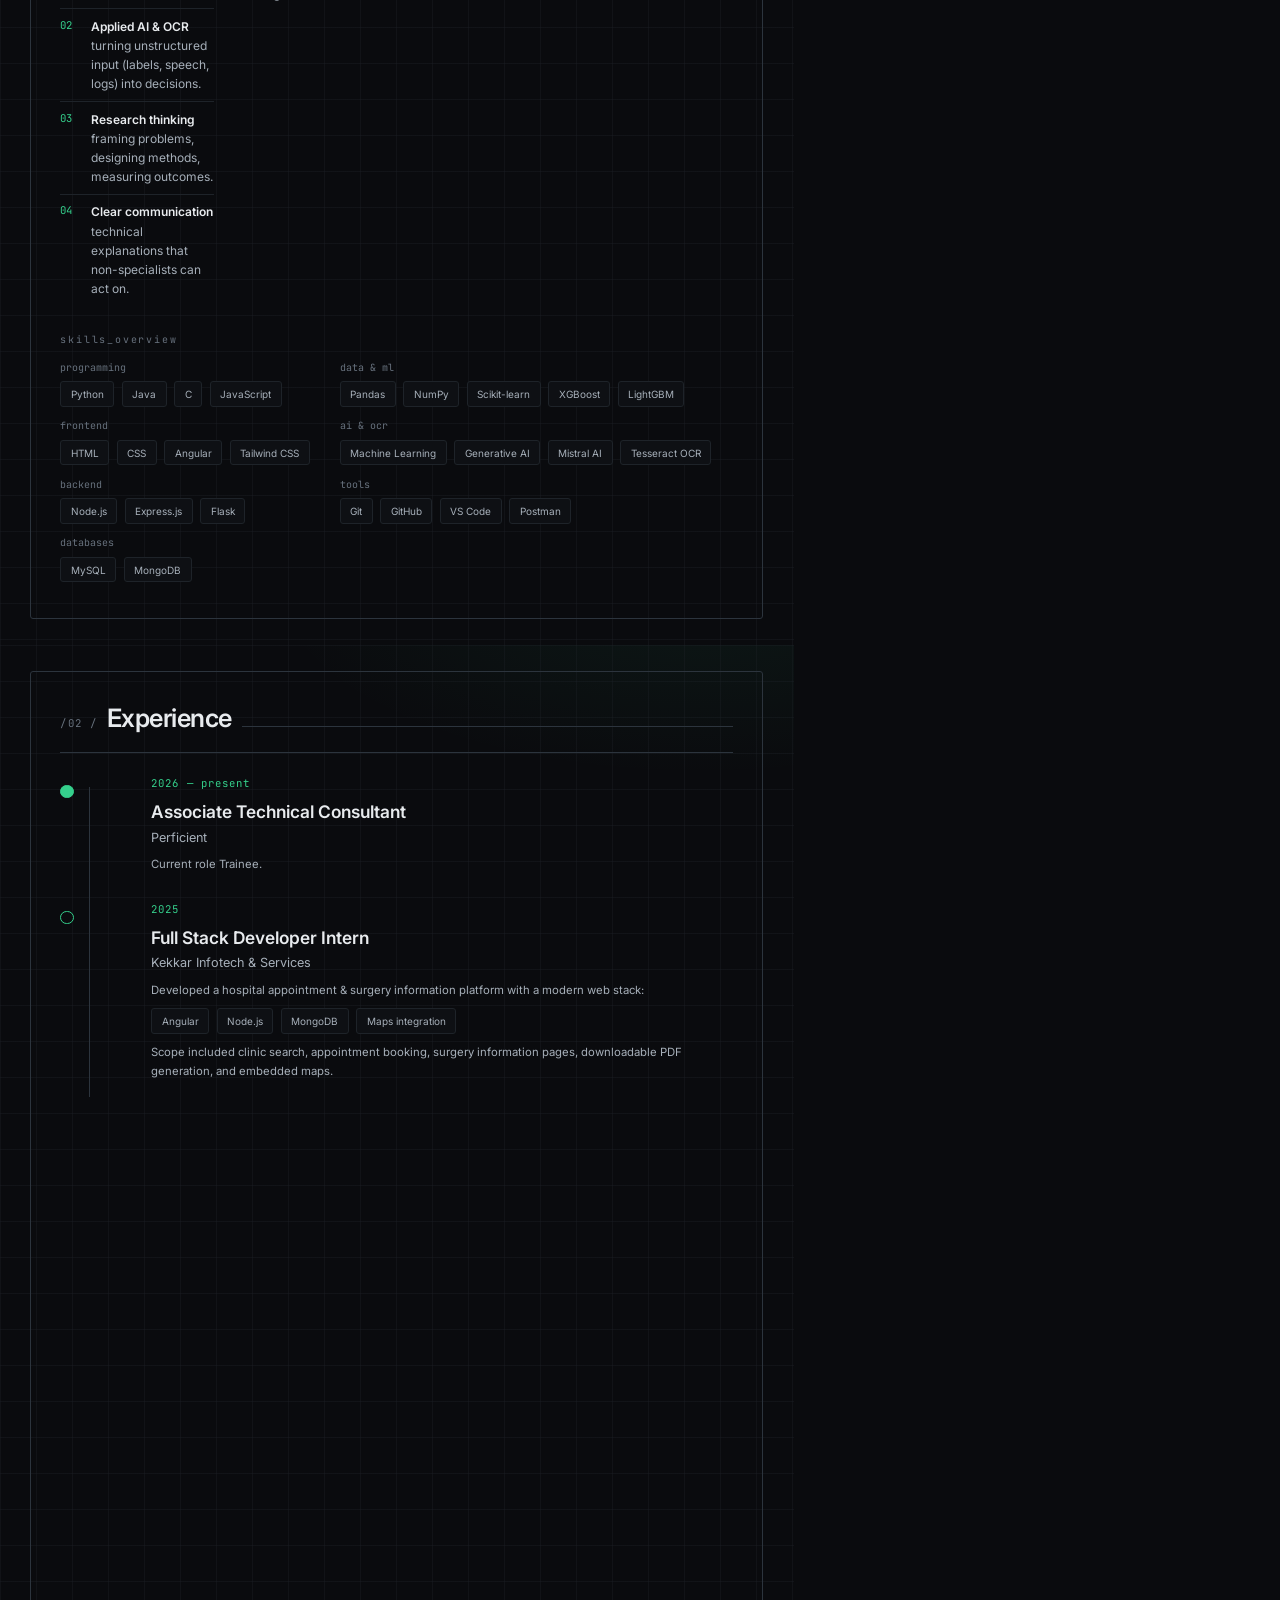
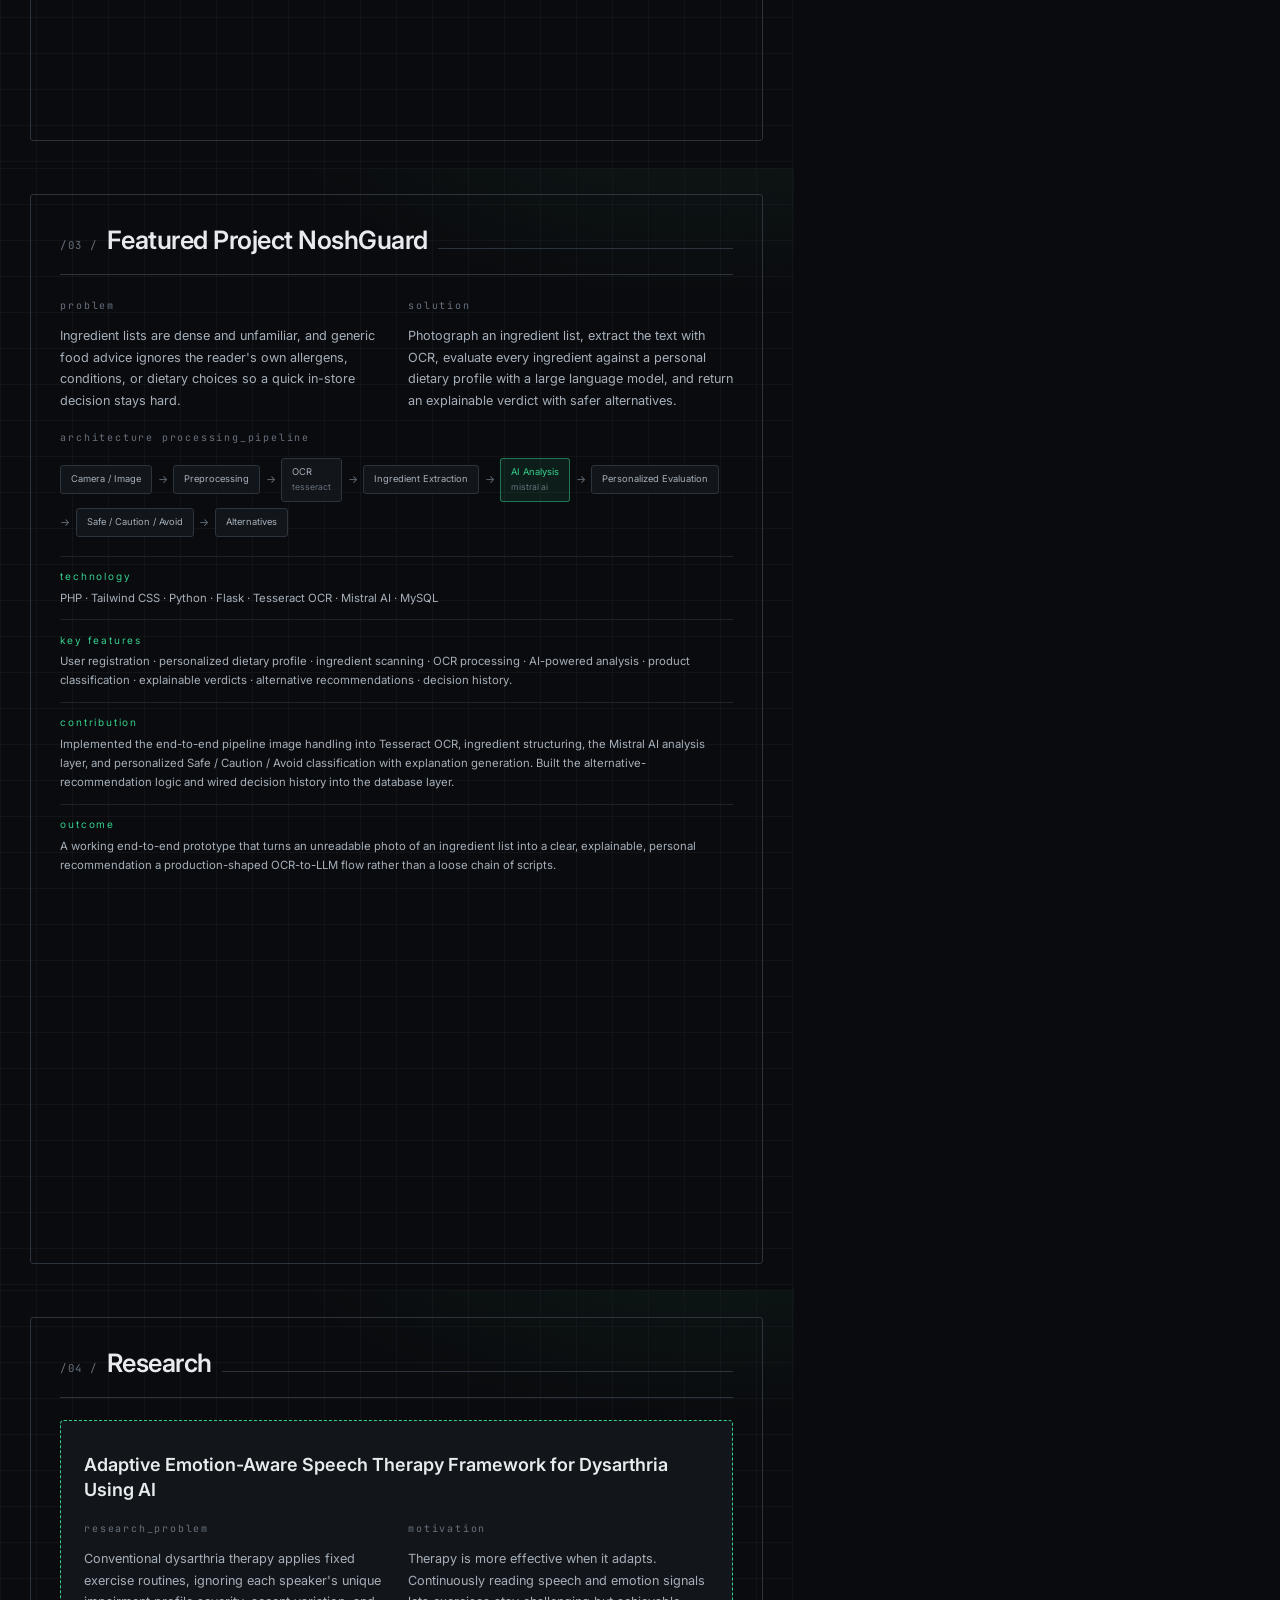
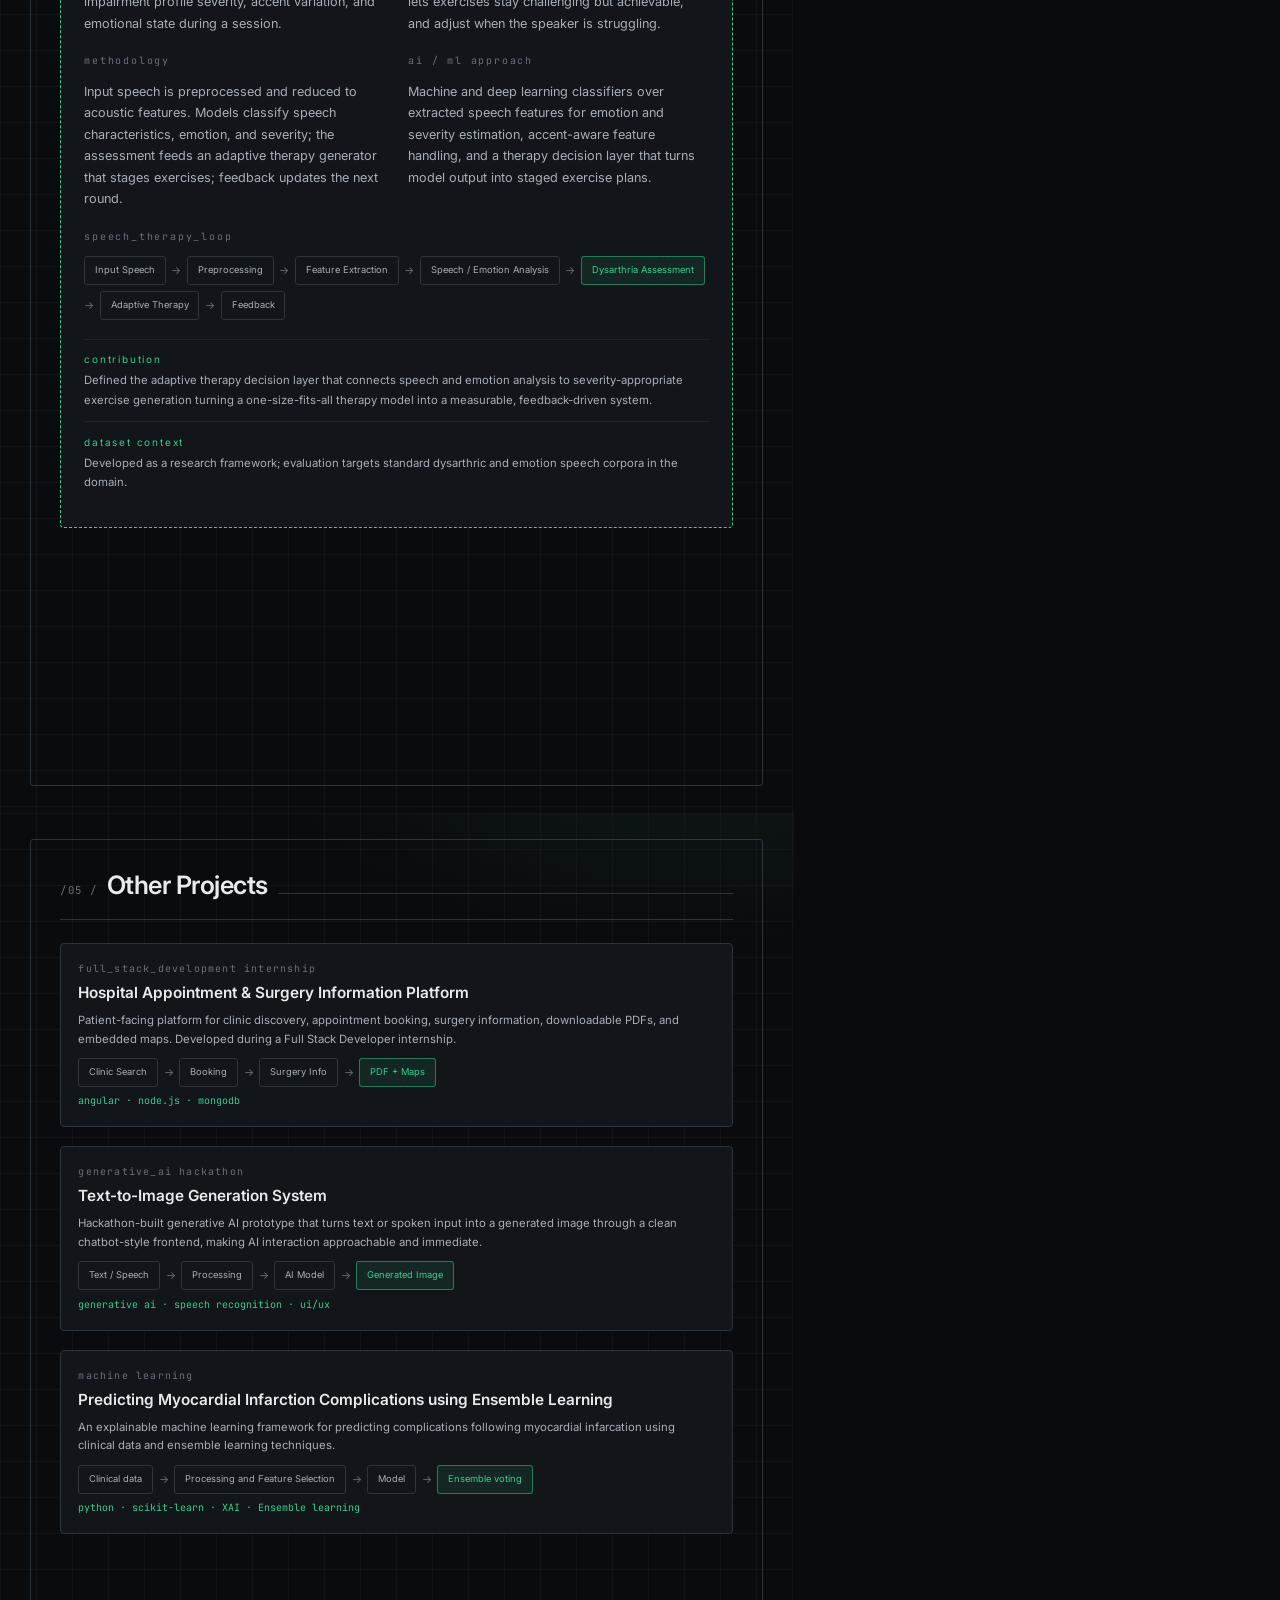
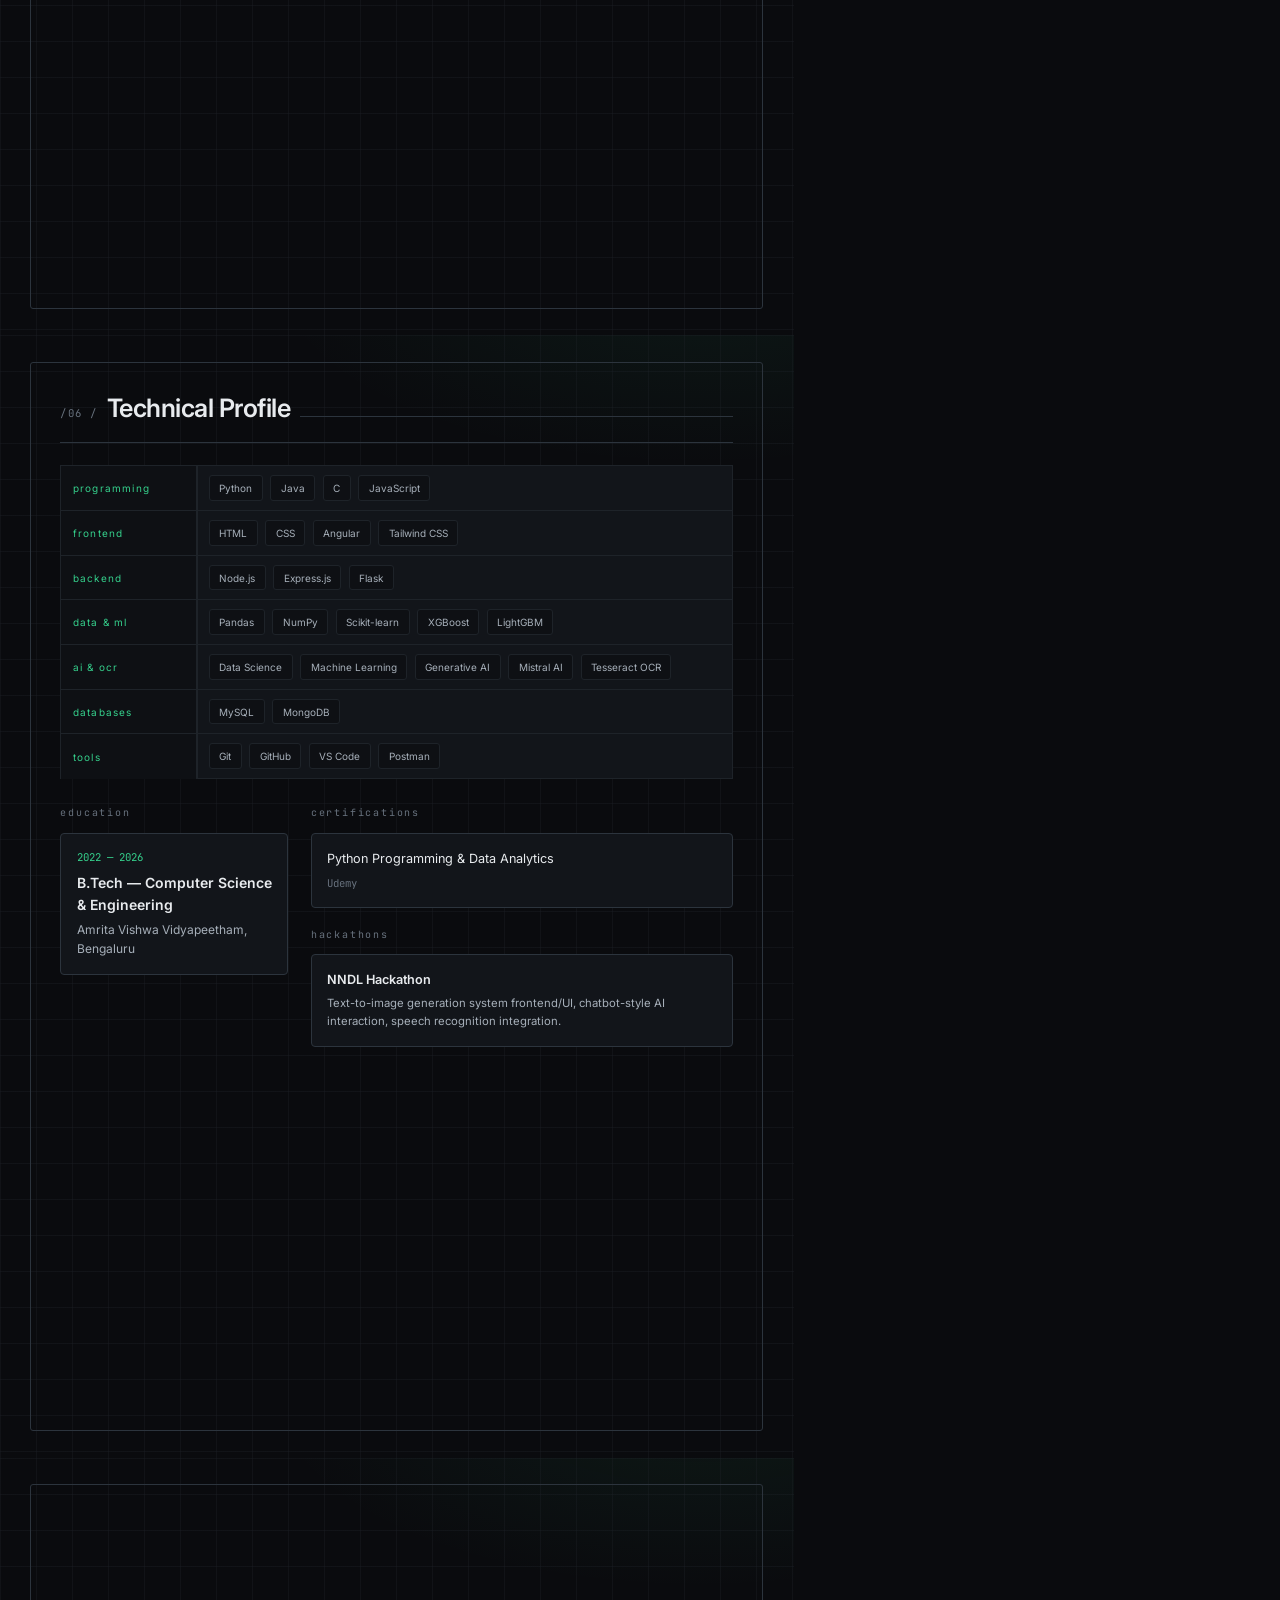
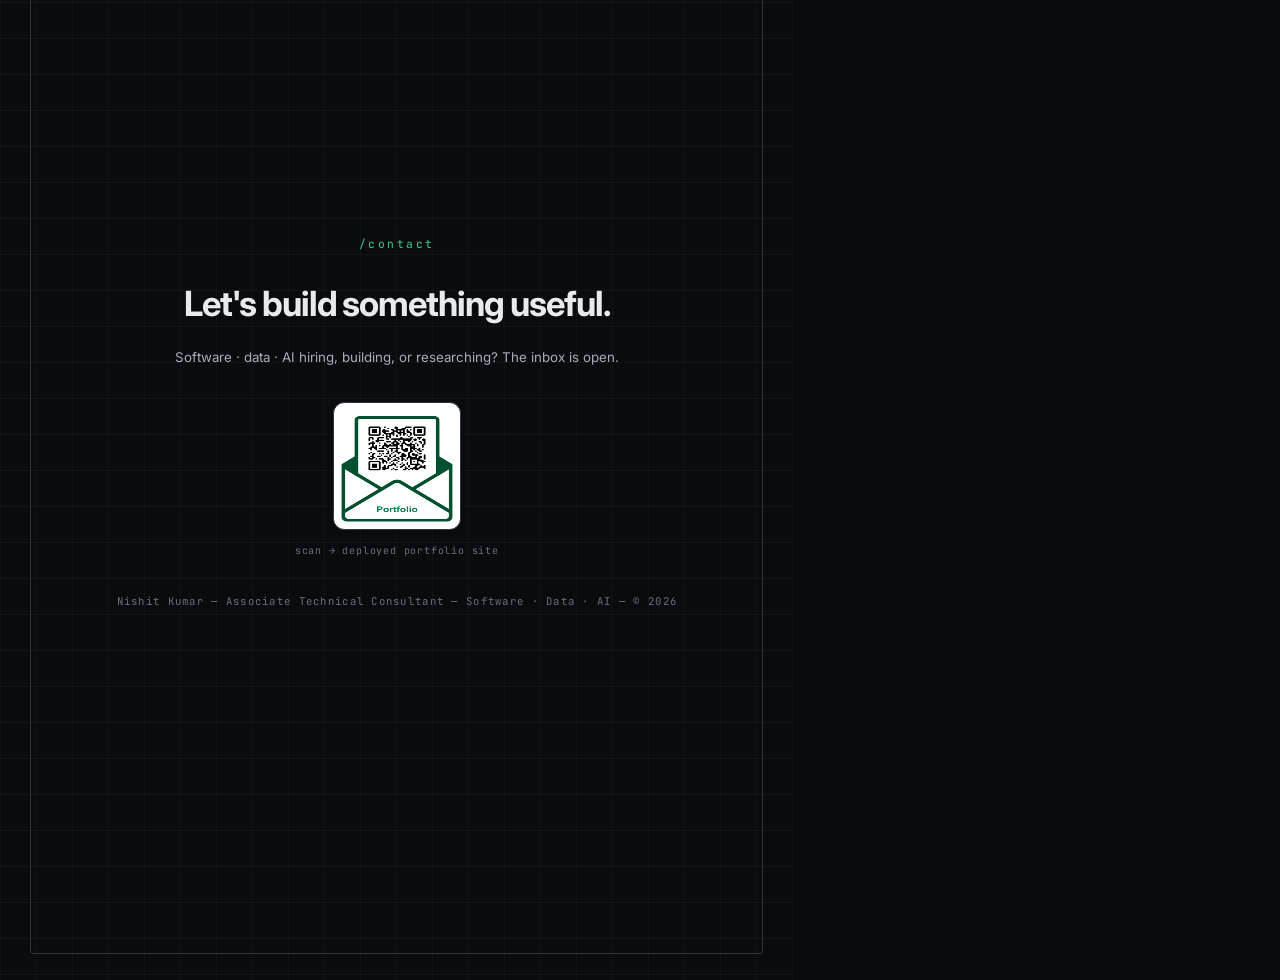
==== commit 09f23789: "Update portfolio-src.html" ====
--- a/assets/documents/portfolio-src.html
+++ b/assets/documents/portfolio-src.html
@@ -266,20 +266,18 @@
         <p class="m-meta mono">generative ai · speech recognition · ui/ux</p>
       </div>
 
-      <div class="mbox panel" style="padding:4.5mm;">
-        <p class="m-cat mono">systems · machine_learning</p>
-        <h3 class="m-title" style="margin-top:1mm;">Log-Based Predictive Autoscaler</h3>
-        <p class="m-desc">Predictive autoscaling system that consumes system and application logs, extracts behavioral features, and forecasts resource demand adjusting infrastructure before saturation instead of after.</p>
+       <div class="mbox panel" style="padding:4.5mm;">
+        <p class="m-cat mono">machine learning</p>
+        <h3 class="m-title" style="margin-top:1mm;">Predicting Myocardial Infarction Complications using Ensemble Learning</h3>
+        <p class="m-desc">An explainable machine learning framework for predicting complications following myocardial infarcation using clinical data and ensemble learning techniques.</p>
         <div class="pipe" style="margin-top:2.5mm;">
-          <span class="step">Logs</span><span class="arr">&#8594;</span>
-          <span class="step">Feature Extraction</span><span class="arr">&#8594;</span>
-          <span class="step">Prediction Model</span><span class="arr">&#8594;</span>
-          <span class="step">Resource Demand</span><span class="arr">&#8594;</span>
-          <span class="step hot">Autoscaling Decision</span>
-        </div>
-        <p class="m-meta mono">python · machine learning · systems</p>
-      </div>
-
+          <span class="step">Clinical data</span><span class="arr">&#8594;</span>
+          <span class="step">Processing and Feature Selection</span><span class="arr">&#8594;</span>
+          <span class="step">Model</span><span class="arr">&#8594;</span>
+          <span class="step hot">Ensemble voting</span>
+        </div>
+        <p class="m-meta mono">python · scikit-learn · XAI · Ensemble learning</p>
+      </div>
     </div>
   </section>
 
@@ -350,4 +348,4 @@
   </section>
 
 </body>
-</html>+</html>
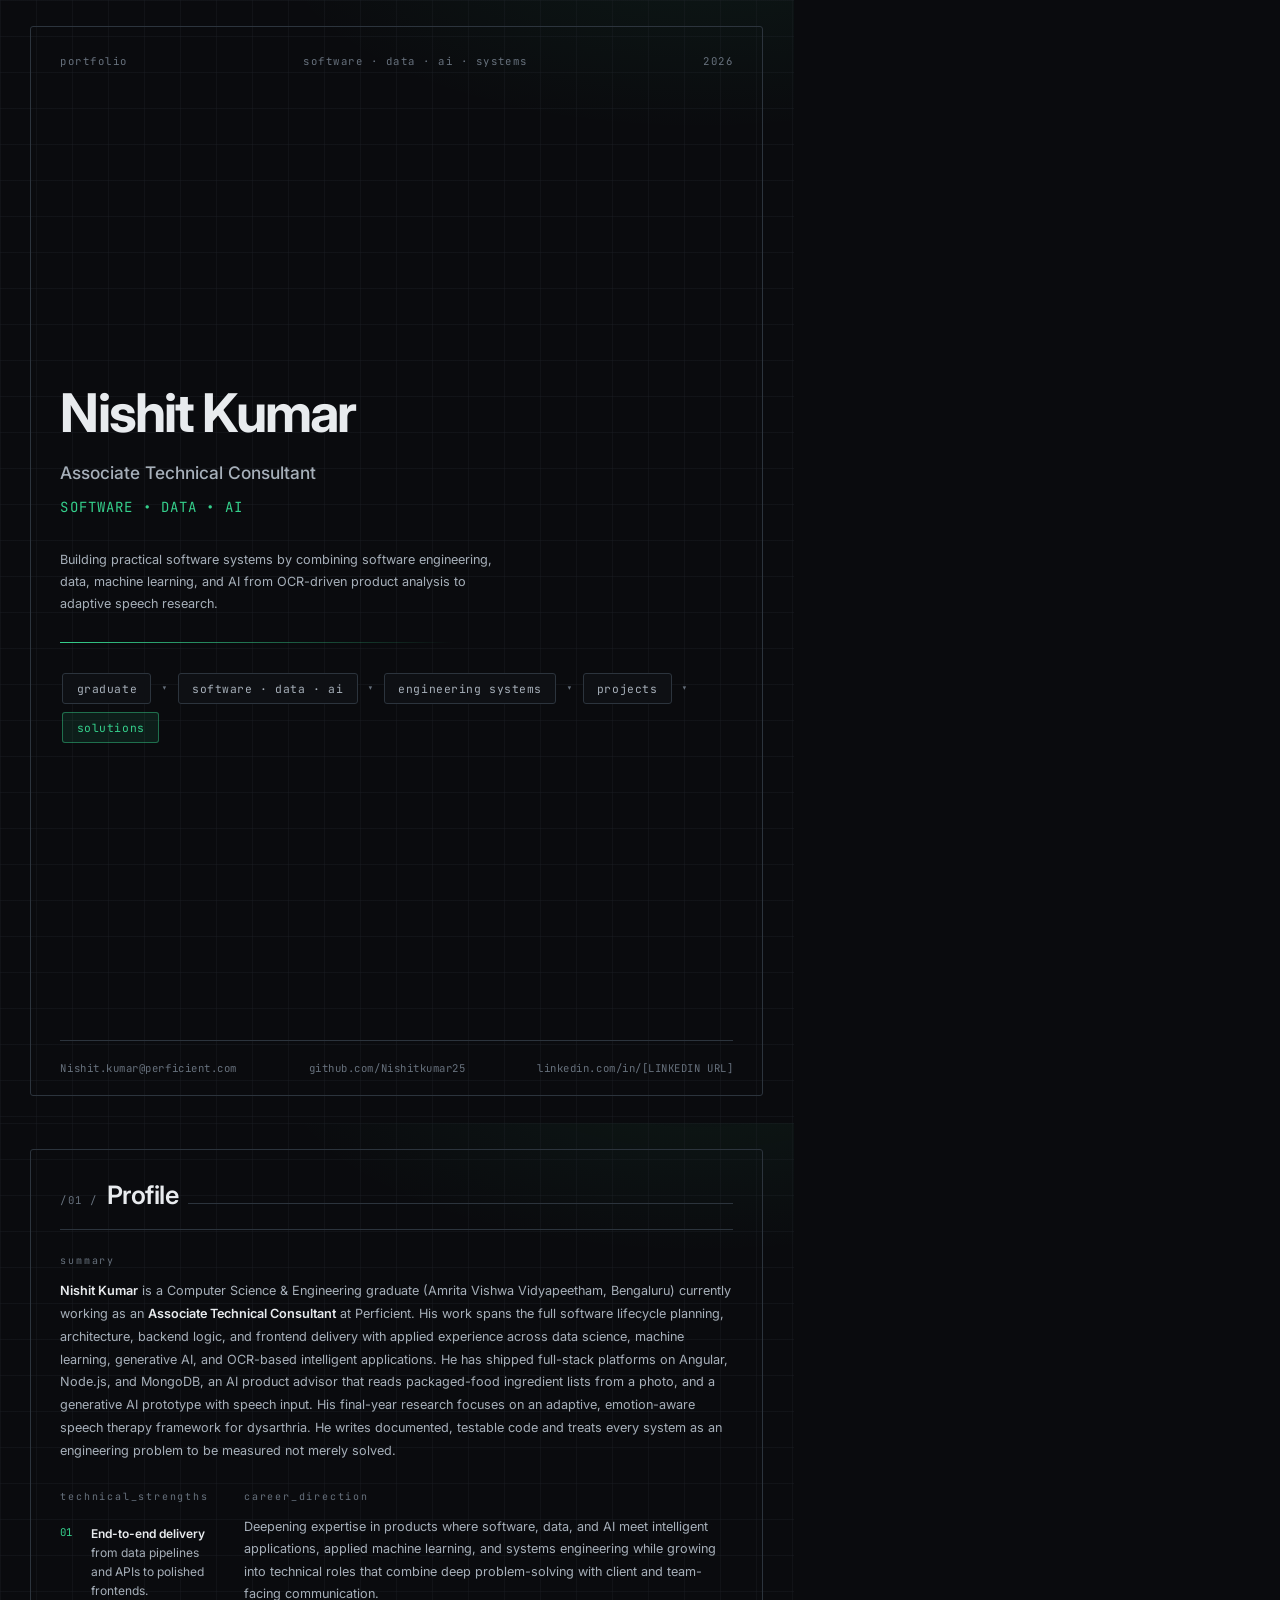
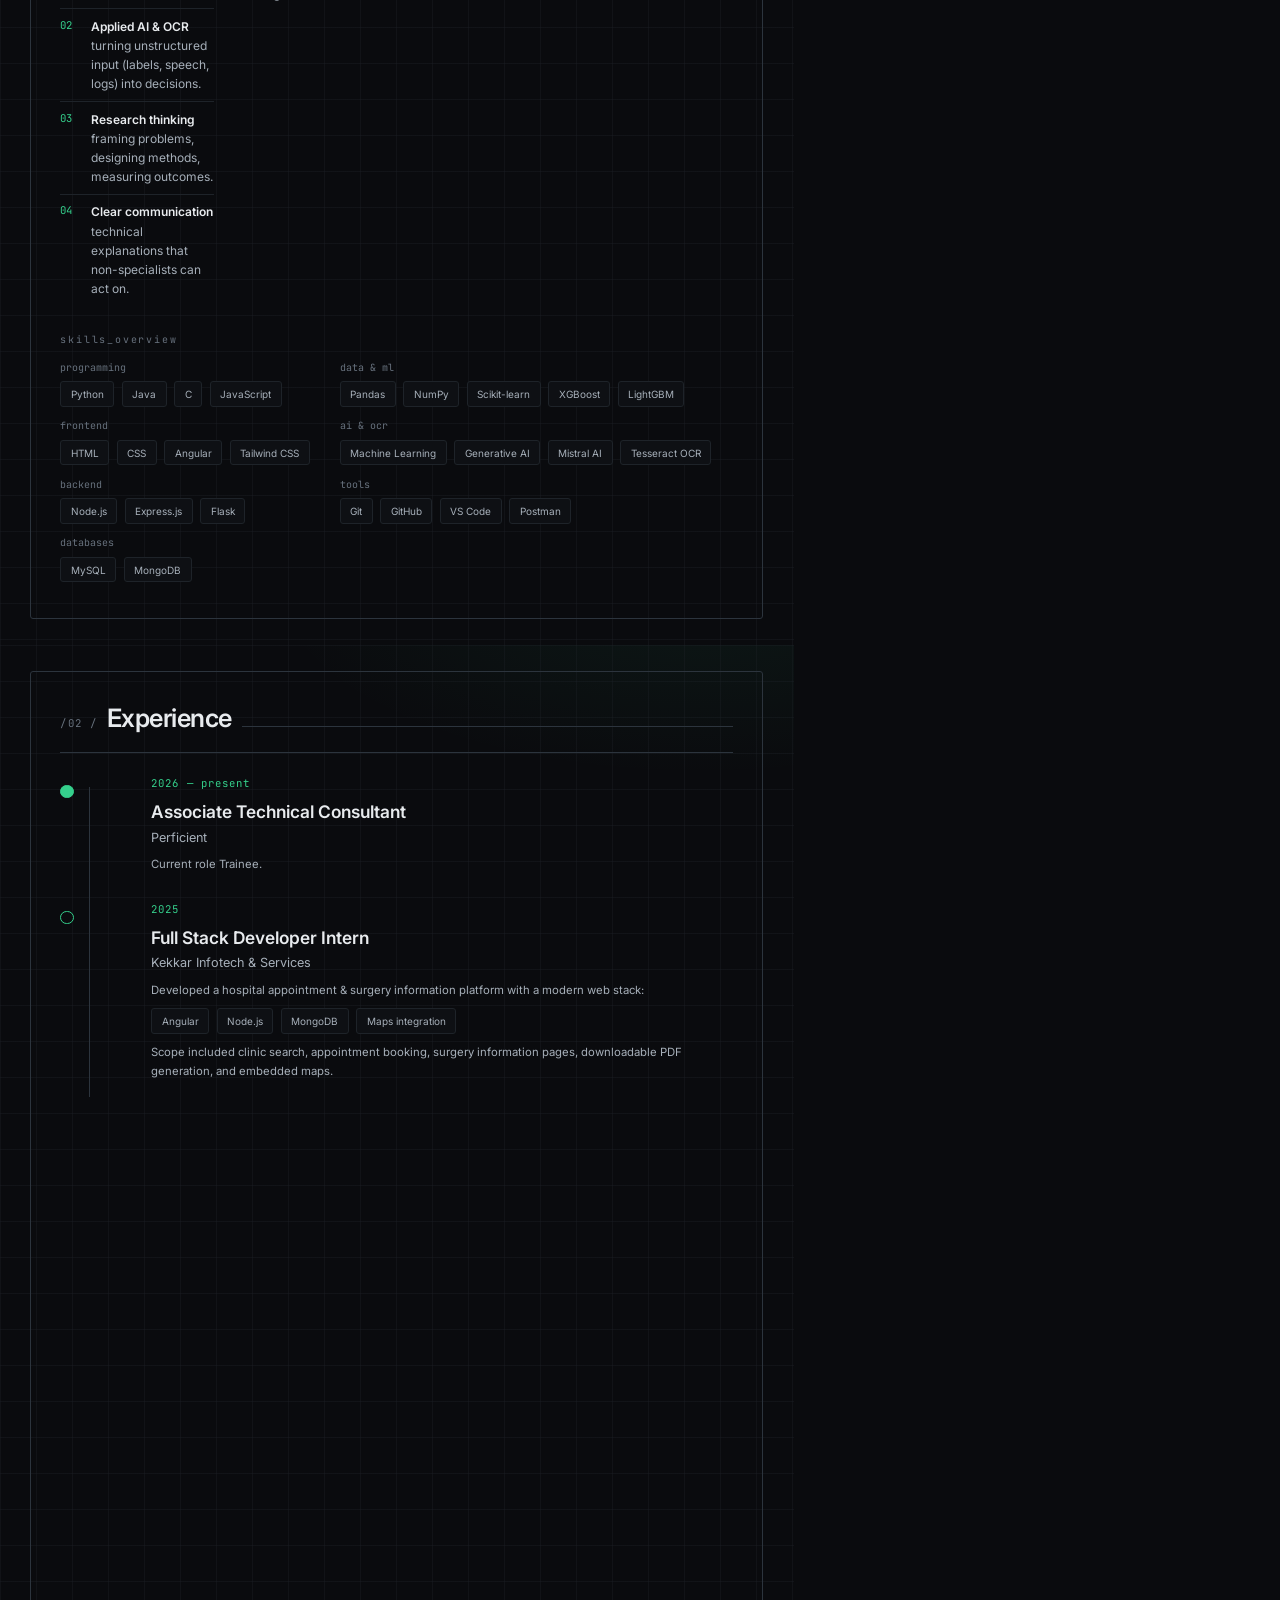
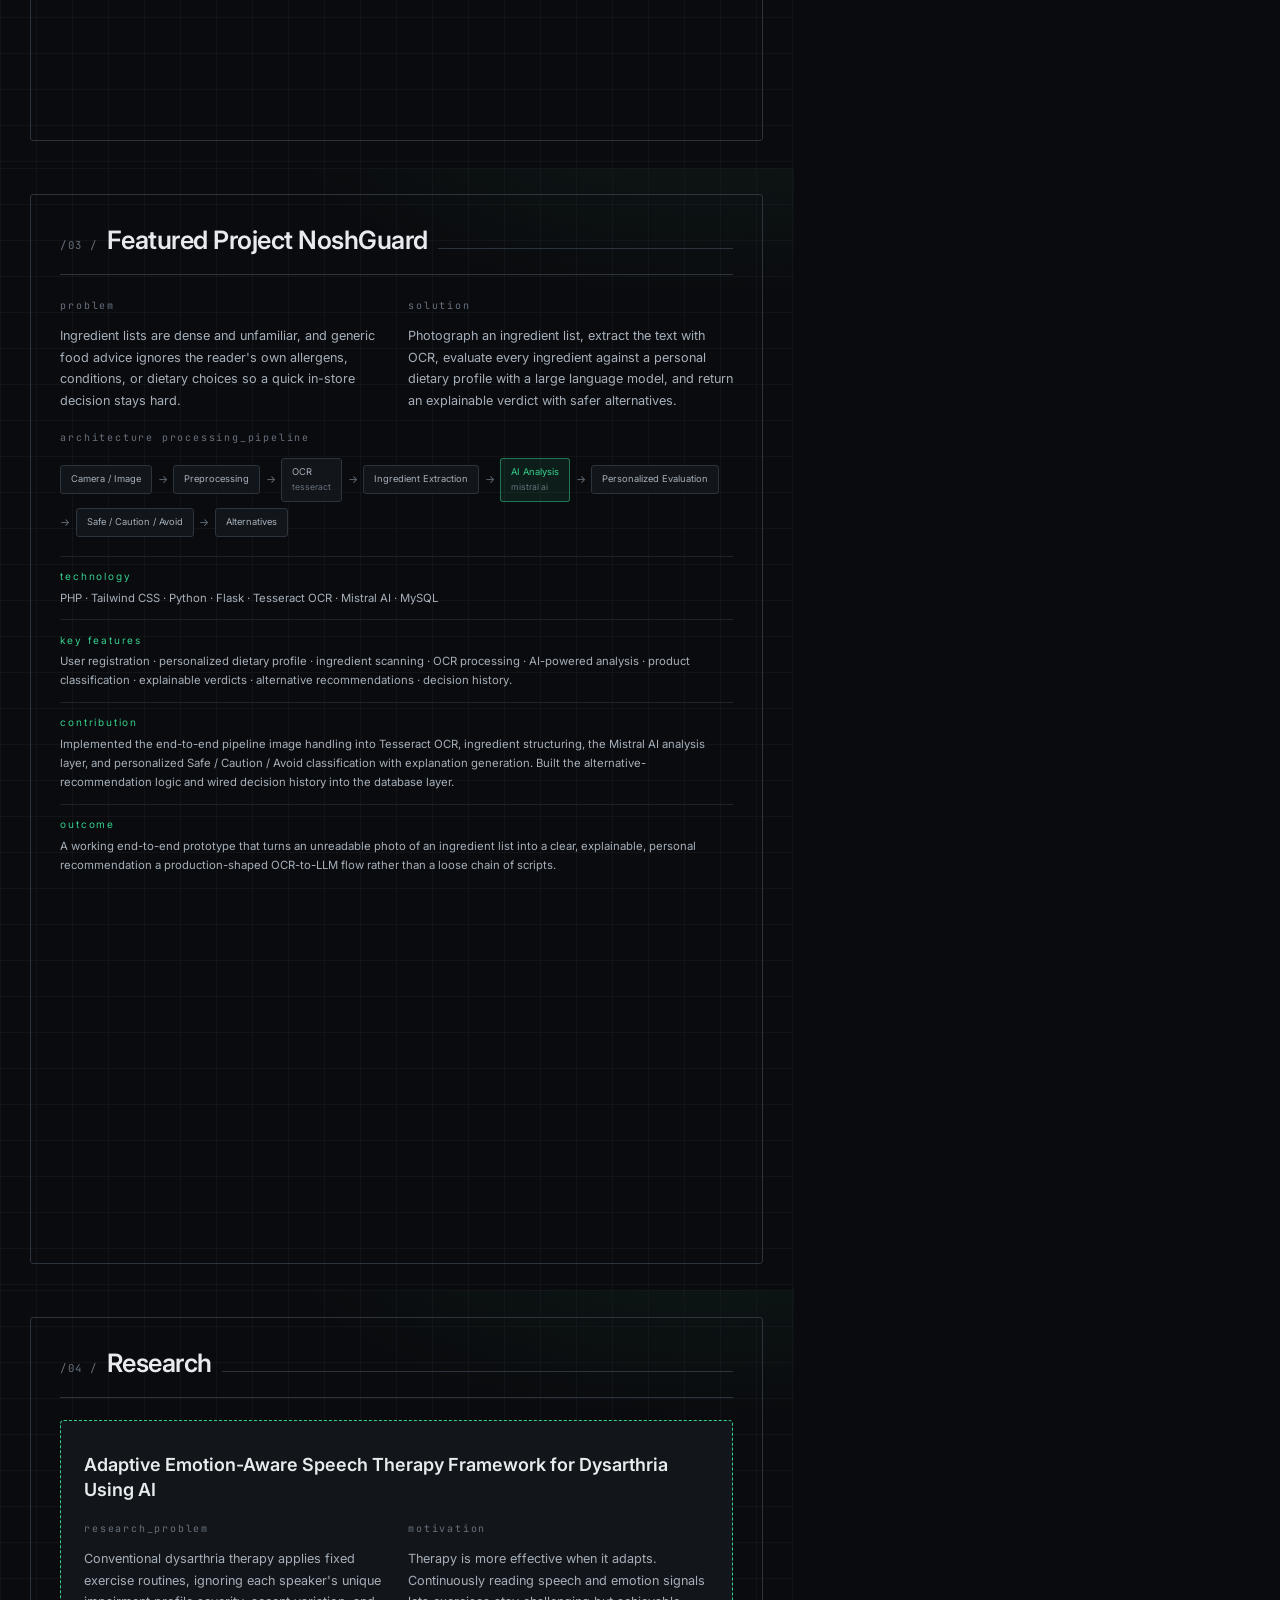
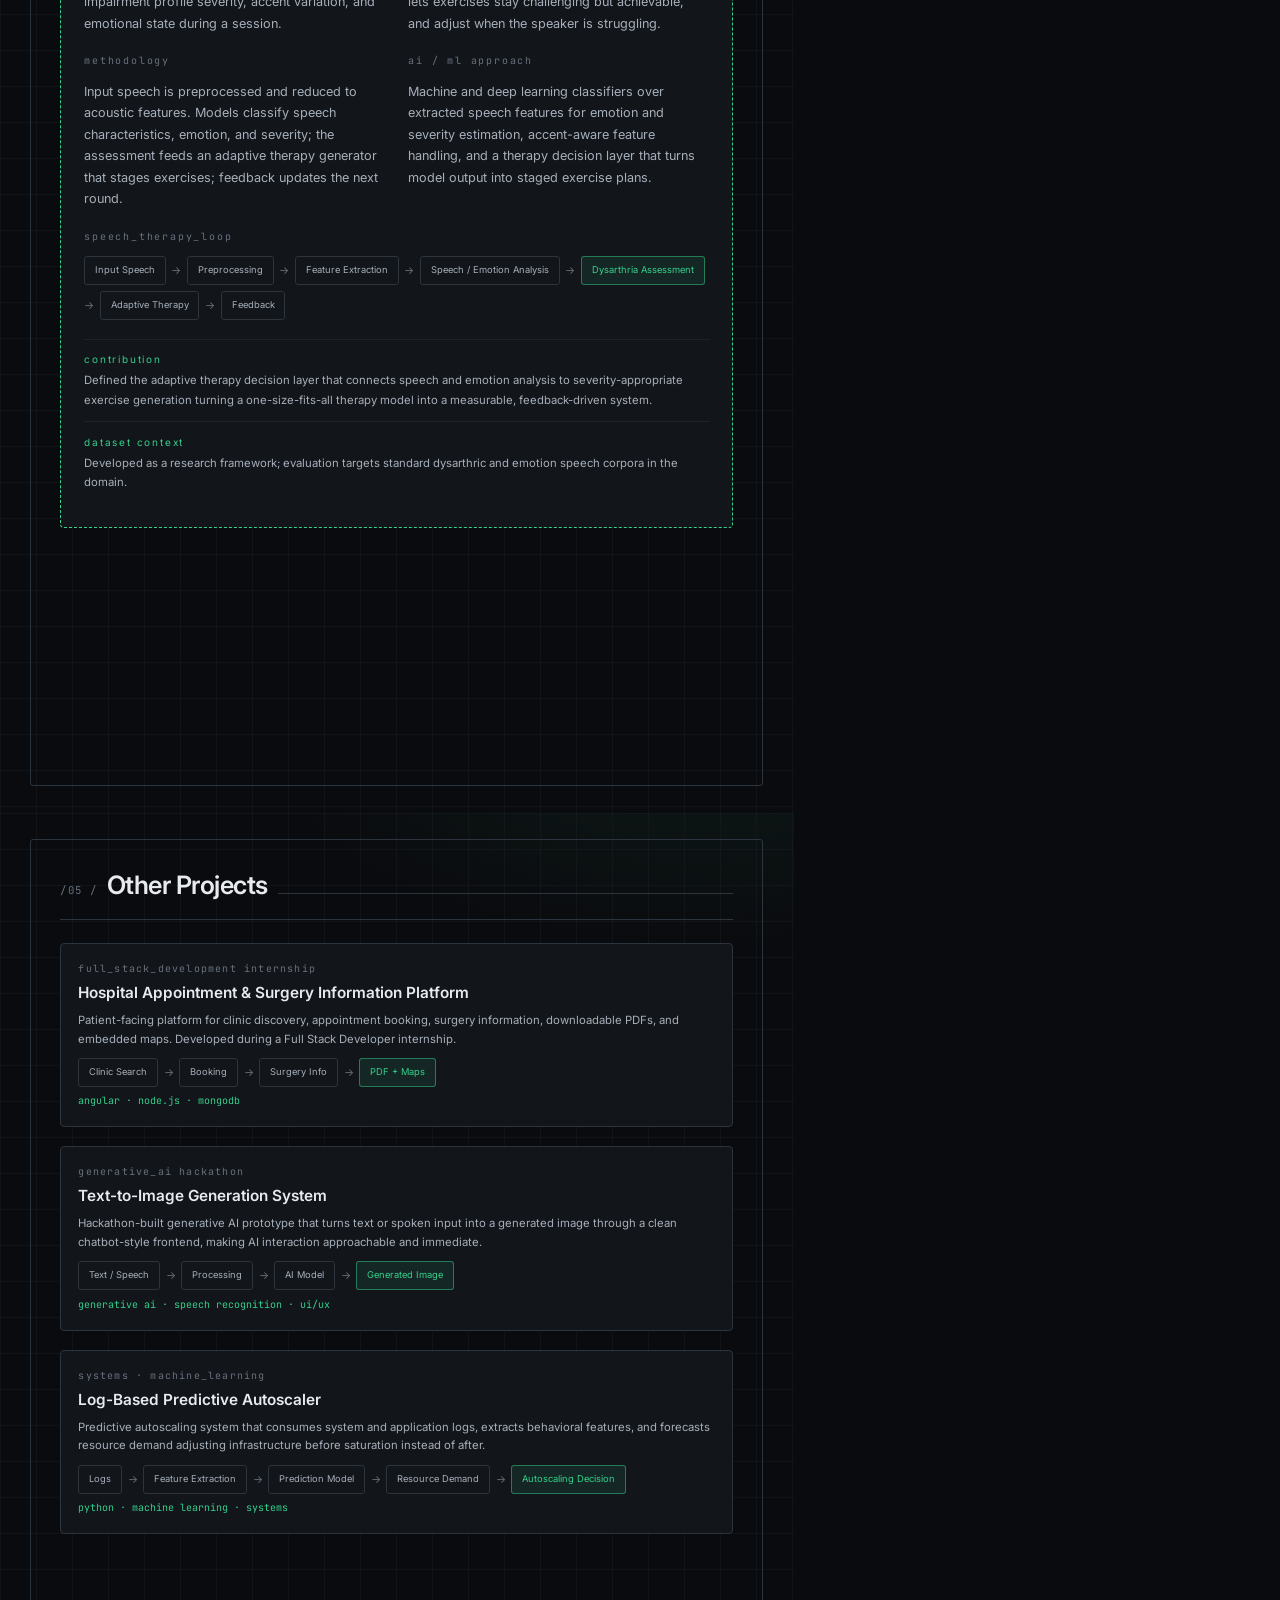
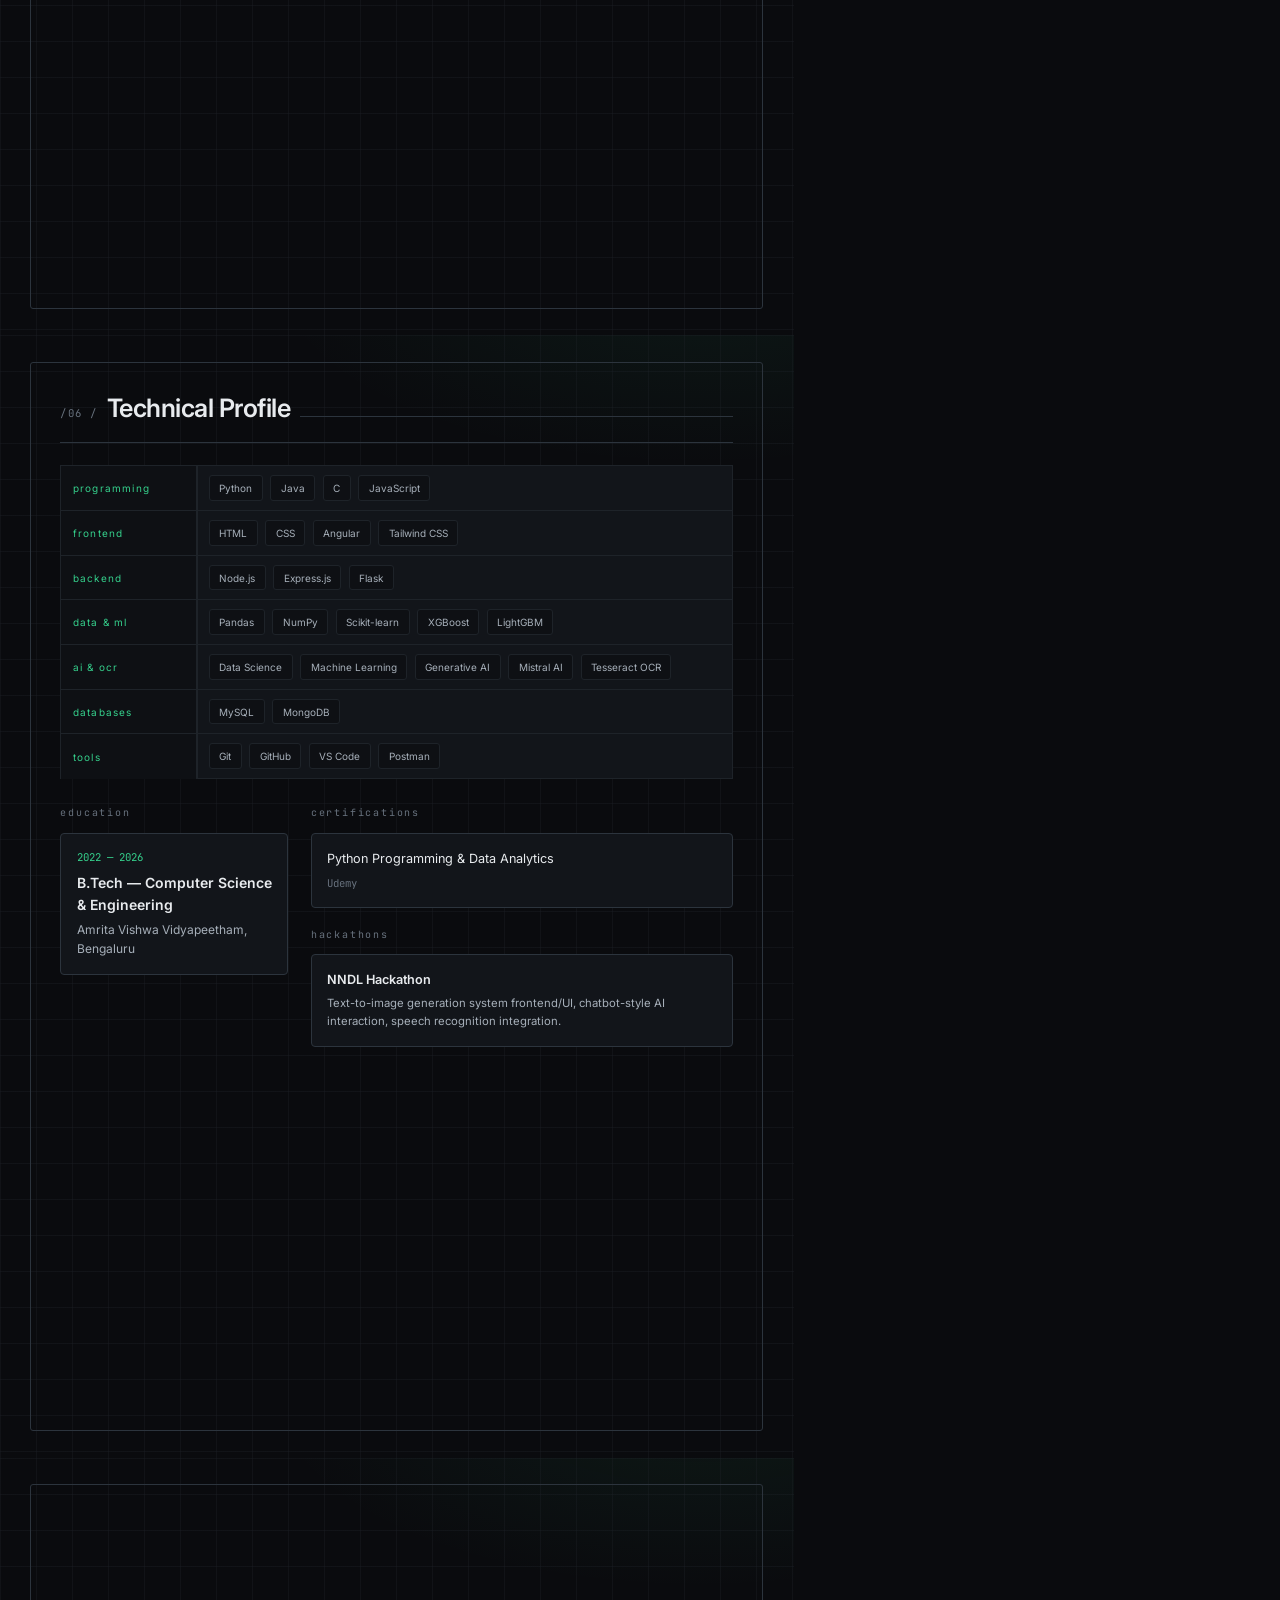
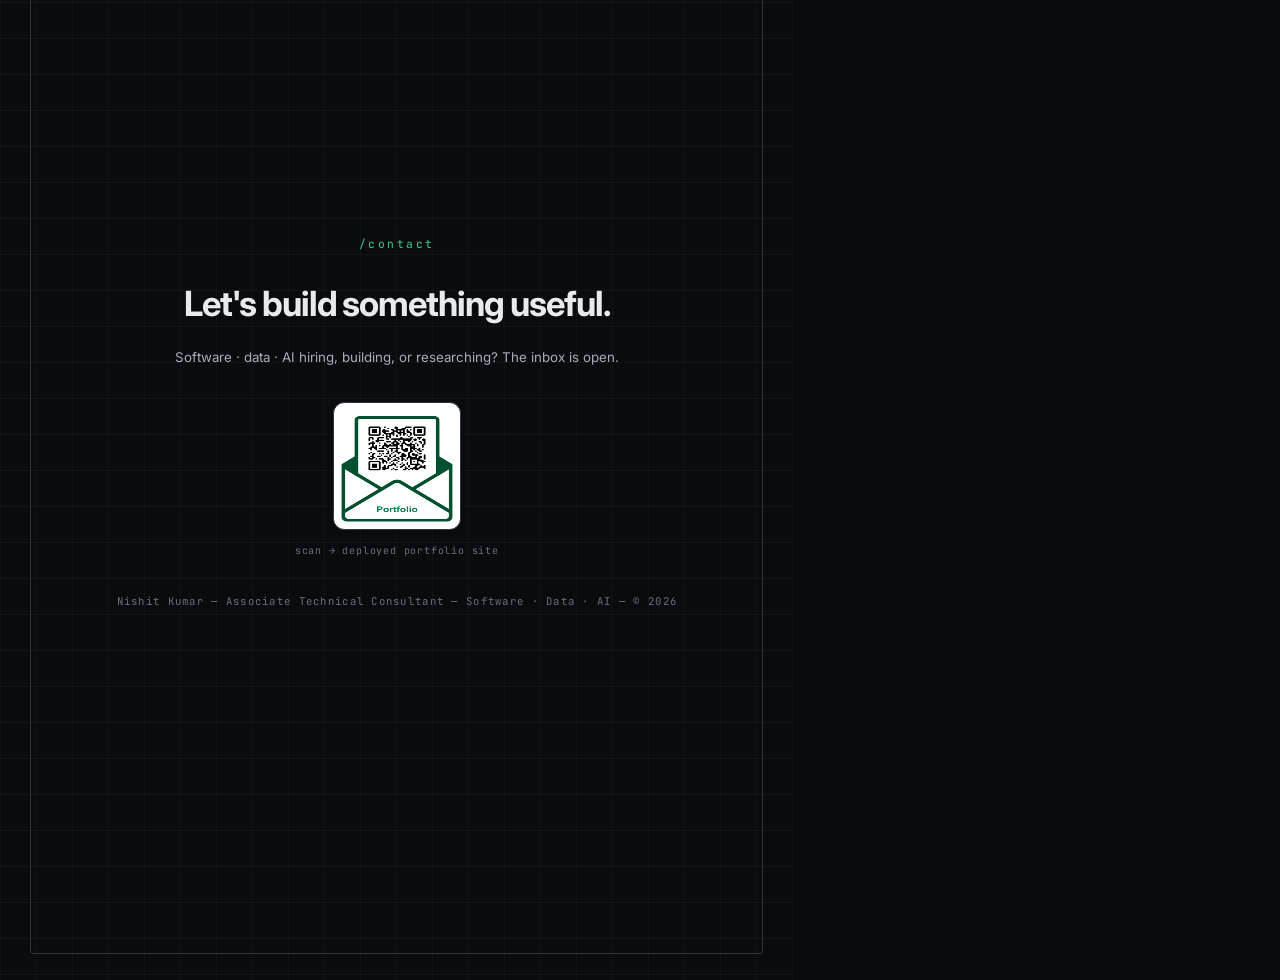
==== commit 8911ea5b: "Add files via upload" ====
--- a/assets/documents/portfolio-src.html
+++ b/assets/documents/portfolio-src.html
@@ -266,18 +266,20 @@
         <p class="m-meta mono">generative ai · speech recognition · ui/ux</p>
       </div>
 
-       <div class="mbox panel" style="padding:4.5mm;">
-        <p class="m-cat mono">machine learning</p>
-        <h3 class="m-title" style="margin-top:1mm;">Predicting Myocardial Infarction Complications using Ensemble Learning</h3>
-        <p class="m-desc">An explainable machine learning framework for predicting complications following myocardial infarcation using clinical data and ensemble learning techniques.</p>
+      <div class="mbox panel" style="padding:4.5mm;">
+        <p class="m-cat mono">systems · machine_learning</p>
+        <h3 class="m-title" style="margin-top:1mm;">Log-Based Predictive Autoscaler</h3>
+        <p class="m-desc">Predictive autoscaling system that consumes system and application logs, extracts behavioral features, and forecasts resource demand adjusting infrastructure before saturation instead of after.</p>
         <div class="pipe" style="margin-top:2.5mm;">
-          <span class="step">Clinical data</span><span class="arr">&#8594;</span>
-          <span class="step">Processing and Feature Selection</span><span class="arr">&#8594;</span>
-          <span class="step">Model</span><span class="arr">&#8594;</span>
-          <span class="step hot">Ensemble voting</span>
-        </div>
-        <p class="m-meta mono">python · scikit-learn · XAI · Ensemble learning</p>
-      </div>
+          <span class="step">Logs</span><span class="arr">&#8594;</span>
+          <span class="step">Feature Extraction</span><span class="arr">&#8594;</span>
+          <span class="step">Prediction Model</span><span class="arr">&#8594;</span>
+          <span class="step">Resource Demand</span><span class="arr">&#8594;</span>
+          <span class="step hot">Autoscaling Decision</span>
+        </div>
+        <p class="m-meta mono">python · machine learning · systems</p>
+      </div>
+
     </div>
   </section>
 
@@ -348,4 +350,4 @@
   </section>
 
 </body>
-</html>
+</html>
